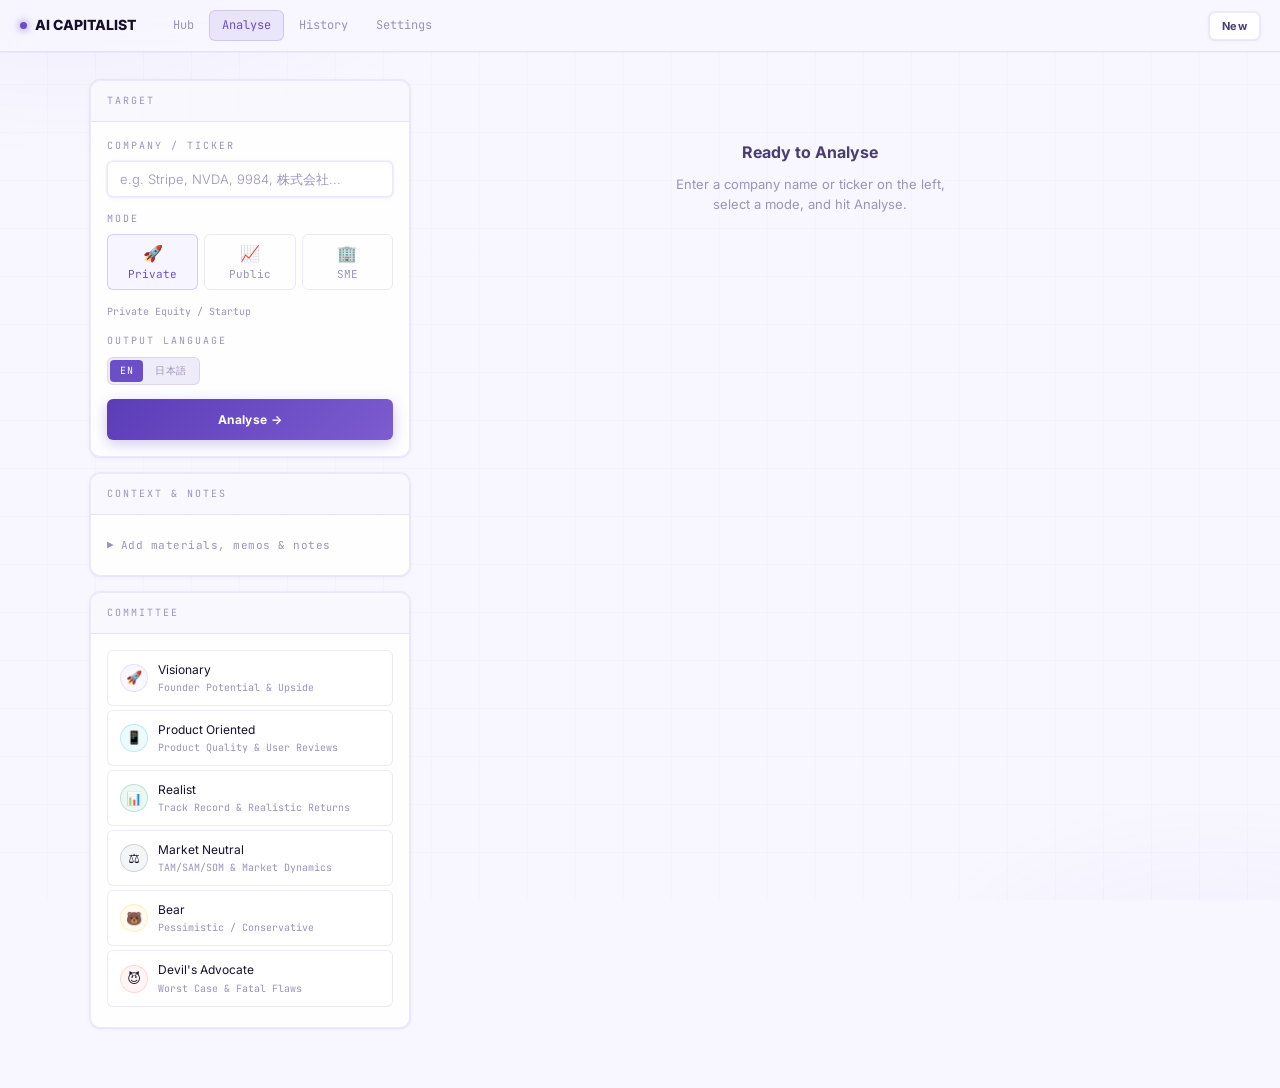
==== capitalist.html @ c1e070b7 "Add Product Oriented agent; Market Bull→Neutral; chat IME fix, lang detect, session persist; history" ====
<!DOCTYPE html>
<html lang="en">
<head>
<meta charset="UTF-8">
<meta name="viewport" content="width=device-width, initial-scale=1.0, viewport-fit=cover, maximum-scale=1.0">
<title>Analyse — AI Capitalist</title>
<link rel="preconnect" href="https://fonts.googleapis.com">
<link rel="preconnect" href="https://fonts.gstatic.com" crossorigin>
<link href="https://fonts.googleapis.com/css2?family=Inter:wght@300;400;500;600;700;800&family=JetBrains+Mono:wght@300;400;500&display=swap" rel="stylesheet">
<link rel="stylesheet" href="shared/style.css">
<style>
/* ── Chat / Discussion ── */
.chat-chip {
  padding: 4px 12px; border-radius: 20px; border: 1px solid var(--border);
  background: transparent; font-size: 10px; font-family: var(--font-mono);
  color: var(--text-3); cursor: pointer; transition: all 0.15s;
}
.chat-chip:hover { border-color: var(--accent); color: var(--accent); }
.chat-chip.active { background: var(--accent-dim); border-color: rgba(108,78,200,0.4); color: var(--accent); }
.chat-msg { display:flex; flex-direction:column; gap:4px; }
.chat-msg-label { font-size:10px; font-family:var(--font-mono); color:var(--text-3); }
.chat-msg-bubble {
  padding: 10px 14px; border-radius: var(--radius-sm);
  font-size: 12px; line-height: 1.6; color: var(--text-1);
}
.chat-msg-bubble.user { background: var(--accent-dim); border: 1px solid rgba(108,78,200,0.2); align-self:flex-end; max-width:85%; }
.chat-msg-bubble.assistant { background: var(--surface); border: 1px solid var(--border); }
.chat-msg-bubble.thinking { color: var(--text-3); font-style: italic; }

/* ── Mode buttons ── */
.mode-selector { display: flex; gap: 6px; margin-bottom: 14px; }
.mode-btn {
  flex: 1; padding: 8px 4px; border-radius: var(--radius-sm);
  border: 1px solid var(--border); background: transparent;
  font-size: 11px; font-family: var(--font-mono); color: var(--text-3);
  cursor: pointer; text-align: center; transition: all 0.15s;
}
.mode-btn:hover { border-color: var(--border-hover); color: var(--text-2); }
.mode-btn.active { color: var(--text-1); }
.mode-btn[data-mode="private"].active { border-color: rgba(167,139,250,0.4); background: rgba(167,139,250,0.08); color: var(--purple); }
.mode-btn[data-mode="public"].active  { border-color: rgba(5,150,105,0.4);   background: rgba(5,150,105,0.08);   color: var(--green); }
.mode-btn[data-mode="sme"].active     { border-color: rgba(251,191,36,0.4);  background: rgba(251,191,36,0.08);  color: var(--amber); }
.mode-icon-lg { font-size: 16px; display: block; margin-bottom: 3px; }

/* ── Language toggle ── */
.lang-toggle {
  display: inline-flex; gap: 2px;
  background: var(--accent-dim); border-radius: var(--radius-sm);
  padding: 2px; border: 1px solid rgba(108,78,200,0.15);
}
.lang-btn {
  padding: 4px 10px; border-radius: 4px; border: none;
  font-family: var(--font-mono); font-size: 10px; letter-spacing: 0.5px;
  cursor: pointer; background: transparent; color: var(--text-3);
  transition: all 0.15s;
}
.lang-btn.active { background: var(--accent); color: #fff; }

/* ── Context / Notes card ── */
.context-toggle-btn {
  display: flex; align-items: center; gap: 6px; width: 100%;
  background: none; border: none; cursor: pointer;
  padding: 7px 0; font-size: 11px; color: var(--text-3);
  font-family: var(--font-mono); letter-spacing: 0.5px; transition: color 0.15s;
}
.context-toggle-btn:hover { color: var(--accent); }
.context-toggle-btn .arrow { transition: transform 0.2s; }
.context-toggle-btn.open .arrow { transform: rotate(90deg); }
.context-body { display: none; margin-top: 8px; }
.context-body.open { display: block; }
.context-body textarea {
  font-size: 11px; font-family: var(--font-mono); line-height: 1.5;
  min-height: 80px; resize: vertical;
}
.context-hint { font-size: 10px; color: var(--text-3); margin-top: 5px; font-family: var(--font-mono); line-height: 1.4; }

/* ── Drop zone ── */
.ctx-drop-zone {
  border: 1.5px dashed rgba(108,78,200,0.25); border-radius: var(--radius-sm);
  padding: 12px 10px; text-align: center; cursor: pointer;
  transition: all 0.15s; background: rgba(108,78,200,0.02);
  margin-bottom: 8px; position: relative;
}
.ctx-drop-zone:hover,
.ctx-drop-zone.drag-over { border-color: var(--accent); background: var(--accent-dim); }
.ctx-drop-zone input[type="file"] {
  position: absolute; inset: 0; opacity: 0; cursor: pointer; width: 100%; height: 100%;
}
.ctx-drop-label { font-size: 10px; color: var(--text-3); font-family: var(--font-mono); line-height: 1.5; pointer-events: none; }
.ctx-drop-label strong { color: var(--accent); }
.ctx-file-list { margin-bottom: 8px; }
.ctx-file-chip {
  display: inline-flex; align-items: center; gap: 5px;
  padding: 3px 9px; margin: 2px 3px 2px 0;
  border-radius: 20px; font-size: 10px; font-family: var(--font-mono);
  background: var(--accent-dim); border: 1px solid rgba(108,78,200,0.2); color: var(--accent);
}
.ctx-file-chip button {
  background: none; border: none; cursor: pointer; color: var(--text-3);
  font-size: 11px; padding: 0; line-height: 1;
}
.ctx-file-chip button:hover { color: var(--red); }
.ctx-loading { font-size: 10px; color: var(--text-3); font-family: var(--font-mono); margin: 4px 0; }

/* ── Agent list ── */
.agent-item {
  display: flex; align-items: center; gap: 10px;
  padding: 9px 12px; border-radius: var(--radius-sm); margin-bottom: 4px;
  border: 1px solid var(--border); background: var(--surface); transition: all 0.15s;
}
.agent-avatar {
  width: 28px; height: 28px; border-radius: 50%;
  display: flex; align-items: center; justify-content: center;
  font-size: 13px; flex-shrink: 0;
}
.agent-info { flex: 1; min-width: 0; }
.agent-name { font-size: 12px; color: var(--text-1); font-weight: 400; }
.agent-role { font-size: 10px; color: var(--text-3); font-family: var(--font-mono); margin-top: 1px; }

/* ── Status bar ── */
.status-bar {
  display: flex; align-items: center; gap: 10px;
  padding: 10px 14px; border-radius: var(--radius-sm);
  border: 1px solid var(--border); background: var(--surface);
  margin-bottom: 16px; font-size: 12px; color: var(--text-2);
}
.status-step { font-family: var(--font-mono); font-size: 10px; color: var(--text-3); margin-left: auto; }

/* ── Debate grid ── */
.debate-grid { display: grid; gap: 12px; }
@media (min-width: 900px) { .debate-grid { grid-template-columns: 1fr 1fr; } }
.agent-card {
  border-radius: var(--radius); border: 1px solid var(--border);
  background: var(--surface); overflow: hidden; transition: border-color 0.2s;
}
.agent-card.active { animation: card-glow 1.5s ease infinite; }
@keyframes card-glow { 0%,100%{box-shadow:none} 50%{box-shadow:0 0 14px rgba(108,78,200,0.15)} }
.agent-card-header {
  padding: 10px 14px; border-bottom: 1px solid var(--border);
  display: flex; align-items: center; gap: 8px;
}
.agent-card-body {
  padding: 14px; font-size: 12px; color: var(--text-1); line-height: 1.6; min-height: 80px;
}
.agent-card-body.streaming::after { content: '▋'; animation: blink 0.7s step-end infinite; }
@keyframes blink { 0%,100%{opacity:1} 50%{opacity:0} }
.thinking-dots::after { content: '...'; animation: dots 1.2s steps(4,end) infinite; }
@keyframes dots { 0%{content:'.'} 33%{content:'..'} 66%{content:'...'} 100%{content:'.'} }

/* ── Synthesis ── */
.synthesis-section { margin-bottom: 20px; }
.synth-label { font-family: var(--font-mono); font-size: 10px; letter-spacing: 2px; text-transform: uppercase; color: var(--text-3); margin-bottom: 8px; }
.synth-body { font-size: 13px; color: var(--text-1); line-height: 1.7; }

/* ── Verdict ── */
.verdict-block {
  border: 1px solid var(--border); border-radius: var(--radius);
  background: var(--surface); padding: 20px 24px;
  display: flex; align-items: center; gap: 20px; flex-wrap: wrap;
}
.verdict-label { font-family: var(--font-mono); font-size: 10px; color: var(--text-3); letter-spacing: 2px; text-transform: uppercase; margin-bottom: 8px; }
.verdict-badge-lg {
  font-family: var(--font-display); font-weight: 800;
  font-size: 20px; letter-spacing: 0.5px; padding: 8px 20px;
  border-radius: var(--radius); display: inline-block;
}
.score-ring {
  width: 64px; height: 64px; border-radius: 50%; flex-shrink: 0;
  display: flex; align-items: center; justify-content: center;
  font-family: var(--font-display); font-weight: 800; font-size: 20px;
}
.return-scenarios { display: flex; gap: 12px; flex-wrap: wrap; }
.scenario-box {
  padding: 10px 16px; border-radius: var(--radius-sm);
  border: 1px solid var(--border); background: var(--surface-2);
  text-align: center; min-width: 90px;
}
.scenario-label { font-size: 10px; font-family: var(--font-mono); color: var(--text-3); margin-bottom: 4px; }
.scenario-value { font-family: var(--font-display); font-weight: 700; font-size: 15px; }

/* ── Empty state ── */
.empty-state { text-align: center; padding: 60px 20px; color: var(--text-3); font-size: 13px; }
.empty-state h3 { font-family: var(--font-display); font-size: 16px; color: var(--text-2); margin-bottom: 8px; }

/* ── Research pills ── */
.section-pills { display: flex; gap: 6px; flex-wrap: wrap; margin-bottom: 14px; }
.section-pill {
  padding: 4px 10px; border-radius: 20px;
  font-size: 10px; font-family: var(--font-mono); letter-spacing: 0.5px;
  border: 1px solid var(--border); color: var(--text-3); background: transparent; transition: all 0.15s;
}
.section-pill.done { border-color: rgba(5,150,105,0.3); color: var(--green); background: rgba(5,150,105,0.07); }
.section-pill.active { border-color: rgba(108,78,200,0.4); color: var(--accent); background: var(--accent-dim); animation: card-glow 1.5s ease infinite; }

/* ── Export dropdown ── */
.export-wrap { position: relative; display: inline-block; }
.export-menu {
  position: absolute; top: calc(100% + 4px); right: 0; z-index: 50;
  background: var(--surface-2); border: 1px solid var(--border);
  border-radius: var(--radius-sm); box-shadow: var(--shadow);
  min-width: 200px; overflow: hidden; display: none;
}
.export-menu.open { display: block; }
.export-menu-item {
  display: flex; align-items: center; gap: 10px;
  padding: 10px 14px; font-size: 12px; color: var(--text-2);
  cursor: pointer; border: none; background: none; width: 100%; text-align: left;
  transition: background 0.1s; font-family: var(--font-body);
}
.export-menu-item:hover { background: var(--accent-dim); color: var(--accent); }
.export-menu-item .icon { font-size: 14px; width: 16px; text-align: center; }

/* ── Toast ── */
.toast-float {
  position: fixed; bottom: 24px; right: 24px;
  background: var(--accent); border-radius: var(--radius-sm);
  padding: 10px 18px; font-size: 12px; color: #fff;
  font-family: var(--font-mono); opacity: 0; pointer-events: none;
  transform: translateY(8px); transition: all 0.2s; z-index: 999;
  box-shadow: 0 4px 16px rgba(108,78,200,0.3);
}
.toast-float.show { opacity: 1; transform: translateY(0); }

/* ── Mobile overrides ── */
@media (max-width: 767px) {
  .workspace { display: flex !important; flex-direction: column; }
  .sidebar { order: 0; }
  main { order: 1; }
  .debate-grid { grid-template-columns: 1fr !important; }
  .verdict-block { flex-direction: column; gap: 12px; align-items: flex-start; }
  .return-scenarios { justify-content: flex-start; }
  .mode-selector { flex-wrap: nowrap; overflow-x: auto; }
  .mode-btn { min-width: 72px; flex-shrink: 0; }
  .tab-bar { overflow-x: auto; }
  .export-menu { right: auto; left: 0; }
  .summary-grid { grid-template-columns: 1fr !important; }
  .verdict-badge-lg { font-size: 16px; padding: 6px 14px; }
  .score-ring { width: 52px; height: 52px; font-size: 16px; }
  .nav-links .hide-mobile { display: none; }
}
@media (max-width: 480px) {
  .main { padding: 10px 10px 40px; }
}
</style>
<link rel="manifest" href="manifest.json">
<meta name="apple-mobile-web-app-capable" content="yes">
<meta name="apple-mobile-web-app-status-bar-style" content="black-translucent">
<meta name="apple-mobile-web-app-title" content="AI Capitalist">
<meta name="theme-color" content="#6c4ec8">
</head>
<body>
<div class="page">

  <nav class="nav">
    <a href="index.html" class="nav-brand">
      <span class="nav-dot"></span>
      AI CAPITALIST
    </a>
    <div class="nav-links">
      <a href="index.html"      class="nav-link hide-mobile" onclick="return navGuard(event)">Hub</a>
      <a href="capitalist.html" class="nav-link active">Analyse</a>
      <a href="history.html"    class="nav-link hide-mobile" onclick="return navGuard(event)">History</a>
      <a href="settings.html"   class="nav-link" onclick="return navGuard(event)">Settings</a>
    </div>
    <div class="nav-actions">
      <button class="btn btn-ghost btn-sm" id="btnNew" onclick="resetAnalysis()">New</button>
    </div>
  </nav>

  <!-- Analysis-in-progress warning banner -->
  <div id="analysisWarningBanner" style="display:none;background:#2d1f4e;border-bottom:1px solid rgba(108,78,200,0.4);padding:8px 20px;text-align:center;font-size:11px;color:rgba(200,180,255,0.9);font-family:var(--font-mono);">
    ⚠ Analysis in progress — do not leave this page or the analysis will be cancelled.
  </div>

  <div class="main">
    <div class="workspace">

      <!-- ── Sidebar ── -->
      <aside class="sidebar">

        <!-- Input card -->
        <div class="card">
          <div class="card-header"><span class="card-title">Target</span></div>
          <div class="card-body">
            <div class="field">
              <label class="field-label">Company / Ticker</label>
              <input type="text" id="targetInput" placeholder="e.g. Stripe, NVDA, 9984, 株式会社..." autocomplete="off">
            </div>
            <div class="field">
              <label class="field-label">Mode</label>
              <div class="mode-selector">
                <button class="mode-btn" data-mode="private" onclick="selectMode('private')">
                  <span class="mode-icon-lg">🚀</span>Private
                </button>
                <button class="mode-btn" data-mode="public" onclick="selectMode('public')">
                  <span class="mode-icon-lg">📈</span>Public
                </button>
                <button class="mode-btn" data-mode="sme" onclick="selectMode('sme')">
                  <span class="mode-icon-lg">🏢</span>SME
                </button>
              </div>
            </div>
            <div id="modeHint" class="text-xs text-muted" style="margin-bottom:14px;line-height:1.5;"></div>

            <!-- Language toggle -->
            <div class="field" style="margin-bottom:14px">
              <label class="field-label">Output Language</label>
              <div class="lang-toggle">
                <button class="lang-btn active" id="langEN" onclick="setLang('en')">EN</button>
                <button class="lang-btn"        id="langJA" onclick="setLang('ja')">日本語</button>
              </div>
            </div>

            <button class="btn btn-primary" id="btnAnalyse" onclick="startAnalysis()">
              Analyse →
            </button>
            <div id="errorBox" class="error-box hidden" style="margin-top:10px;"></div>
          </div>
        </div>

        <!-- Context / Notes card (above Committee) -->
        <div class="card mt-12">
          <div class="card-header"><span class="card-title">Context &amp; Notes</span></div>
          <div class="card-body">
            <button class="context-toggle-btn" id="contextToggleBtn" onclick="toggleContext()">
              <span class="arrow">▶</span>
              Add materials, memos &amp; notes
            </button>
            <div class="context-body" id="contextBody">

              <!-- File drop zone -->
              <div class="ctx-drop-zone" id="ctxDropZone">
                <input type="file" id="ctxFileInput" multiple
                  accept=".txt,.md,.csv,.json,.pdf,.doc,.docx"
                  onchange="handleFileSelect(this.files)">
                <div class="ctx-drop-label">
                  <strong>Drop files here</strong> or click to browse<br>
                  .txt · .md · .csv · .pdf · .docx
                </div>
              </div>
              <div class="ctx-file-list" id="ctxFileList"></div>
              <div class="ctx-loading hidden" id="ctxLoading">⏳ Reading file...</div>

              <!-- Manual text input -->
              <textarea id="contextInput" placeholder="Or paste text directly — financial data, pitch deck notes, news articles, due diligence findings..."></textarea>
              <div style="display:flex;align-items:center;gap:8px;margin-top:6px">
                <button class="btn btn-ghost btn-sm" style="font-size:11px;padding:4px 12px" onclick="applyNotes()">✓ Apply Notes</button>
                <span id="notesAppliedBadge" style="display:none;font-size:10px;font-family:var(--font-mono);color:var(--green)">● Applied to next analysis</span>
              </div>
              <p class="context-hint">All content above is shared with every agent as additional context. Especially useful for private companies and SMEs with limited public data.</p>
            </div>
          </div>
        </div>

        <!-- Agents card -->
        <div class="card mt-12">
          <div class="card-header"><span class="card-title">Committee</span></div>
          <div class="card-body" id="agentList"></div>
        </div>

      </aside>

      <!-- ── Main panel ── -->
      <main>
        <!-- Progress -->
        <div id="progressWrap" class="hidden">
          <div class="progress-track"><div class="progress-bar" id="progressBar" style="width:0%"></div></div>
          <div class="status-bar">
            <span class="spin" style="font-size:12px">↻</span>
            <span id="statusMsg">Starting...</span>
            <span class="status-step" id="statusStep"></span>
          </div>
        </div>

        <!-- Empty state -->
        <div id="emptyState" class="empty-state">
          <h3>Ready to Analyse</h3>
          <p>Enter a company name or ticker on the left,<br>select a mode, and hit Analyse.</p>
        </div>

        <!-- Results -->
        <div id="resultsWrap" class="hidden">

          <!-- Result header -->
          <div style="display:flex;align-items:center;gap:12px;margin-bottom:20px;flex-wrap:wrap;">
            <div>
              <div class="text-xs text-muted" style="margin-bottom:4px">Analysis result for</div>
              <div style="font-family:var(--font-display);font-weight:800;font-size:20px;" id="resName"></div>
            </div>
            <div id="resModeTag" style="margin-left:auto;"></div>
            <!-- Export dropdown -->
            <div class="export-wrap" id="exportWrap">
              <button class="btn btn-ghost btn-sm" onclick="toggleExportMenu()">Export ▾</button>
              <div class="export-menu" id="exportMenu">
                <button class="export-menu-item" onclick="exportWord()">
                  <span class="icon">📄</span> Download as Word (.doc)
                </button>
                <button class="export-menu-item" onclick="exportGoogleDocs()">
                  <span class="icon">📋</span> Copy for Google Docs
                </button>
                <button class="export-menu-item" onclick="exportText()">
                  <span class="icon">📝</span> Download as Text (.txt)
                </button>
              </div>
            </div>
          </div>

          <!-- Verdict -->
          <div class="verdict-block" id="verdictBlock" style="margin-bottom:20px;"></div>

          <!-- Result tabs -->
          <div class="tab-bar">
            <button class="tab active" onclick="showTab('tabSynth',this)" id="tabBtnSynth">Synthesis</button>
            <button class="tab" onclick="showTab('tabDebate',this)" id="tabBtnDebate">Agent Debate</button>
            <button class="tab" onclick="showTab('tabResearch',this)" id="tabBtnResearch">Research</button>
          </div>

          <div id="tabSynth" class="tab-panel active">
            <div id="synthContent"></div>
          </div>
          <div id="tabDebate" class="tab-panel">
            <div id="debateGrid" class="debate-grid"></div>
          </div>
          <div id="tabResearch" class="tab-panel">
            <div id="researchContent"></div>
          </div>

        </div><!-- /resultsWrap -->

        <!-- ── Discussion / Chat ── -->
        <div id="chatSection" class="hidden" style="margin-top:24px">
          <div style="display:flex;align-items:center;gap:10px;margin-bottom:12px">
            <span style="font-family:var(--font-mono);font-size:10px;letter-spacing:2px;text-transform:uppercase;color:var(--text-3)">Discussion</span>
            <span style="font-size:10px;color:var(--text-3);font-family:var(--font-mono)">— ask questions or provide new context to re-run an agent</span>
          </div>
          <!-- Agent selector chips -->
          <div style="display:flex;flex-wrap:wrap;gap:6px;margin-bottom:12px;align-items:center">
            <span style="font-size:10px;color:var(--text-3);font-family:var(--font-mono);margin-right:4px">Target:</span>
            <button id="chatChip_all" class="chat-chip active" onclick="setChatAgent(null)">🧠 CIO (General)</button>
            <span id="chatAgentChips"></span>
          </div>
          <!-- Messages -->
          <div id="chatMessages" style="min-height:60px;max-height:480px;overflow-y:auto;margin-bottom:12px;display:flex;flex-direction:column;gap:12px"></div>
          <!-- Input -->
          <div style="display:flex;gap:8px;align-items:flex-end">
            <textarea id="chatInput" rows="2" placeholder="Ask a question or add context for re-analysis..." style="flex:1;font-size:12px;font-family:var(--font-mono);resize:vertical;min-height:52px"></textarea>
            <div style="display:flex;flex-direction:column;gap:6px">
              <button class="btn btn-primary btn-sm" onclick="sendChat()" id="btnSendChat" style="white-space:nowrap">Send ↵</button>
              <button class="btn btn-ghost btn-sm" onclick="rerunTargetAgent()" id="btnRerun" style="white-space:nowrap;display:none">↻ Re-run</button>
            </div>
          </div>
        </div>

        <!-- Live debate -->
        <div id="liveDebate" class="hidden">
          <p class="synth-label" style="margin-bottom:12px">Committee Deliberating</p>
          <div id="sectionPills" class="section-pills"></div>
          <div id="liveGrid" class="debate-grid"></div>
        </div>

      </main>

    </div><!-- /workspace -->
  </div><!-- /main -->
</div><!-- /page -->

<div class="toast-float" id="toastFloat"></div>

<script src="shared/config.js"></script>
<script src="shared/agents.js"></script>
<script src="shared/modes.js"></script>
<script>
'use strict';

const { loadConfig, callClaude, classifyInput, detectLang, saveAnalysis, md, safeJsonParse } = window.ConfigModule;
const { getActiveAgents, buildAgentSystemPrompt } = window.AgentsModule;
const { getModeById, loadModes } = window.ModesModule;

let currentMode = 'private';
// Chat state
let chatHistory   = [];   // {role, agentId, agentName, content}[]
let chatAgentId   = null; // currently targeted agent (null = CIO general)
let lastAnalysis  = null; // {target, mode, research, debate, synthesis}
let currentLang = 'en';   // 'en' | 'ja'
let isRunning    = false;
let liveAgentEls = {};

// Prevent page navigation while analysis is running
function navGuard(e) {
  if (!isRunning) return true;
  e.preventDefault();
  showToast('⚠ Analysis in progress — please wait for completion.');
  return false;
}

// Show/hide the analysis warning banner
function setRunningState(running) {
  isRunning = running;
  const banner = document.getElementById('analysisWarningBanner');
  if (banner) banner.style.display = running ? 'block' : 'none';
}

// Block browser back/forward/close while running
window.addEventListener('beforeunload', (e) => {
  if (isRunning) {
    e.preventDefault();
    e.returnValue = 'Analysis is in progress. Leaving now will cancel it.';
  }
});

// ── Language helpers ──────────────────────────────────
function setLang(lang) {
  currentLang = lang;
  document.getElementById('langEN').classList.toggle('active', lang === 'en');
  document.getElementById('langJA').classList.toggle('active', lang === 'ja');
}

function getLangInstruction() {
  return currentLang === 'ja'
    ? '\n\nIMPORTANT: Write your entire response in Japanese (日本語で回答してください)。'
    : '\n\nIMPORTANT: Write your entire response in English.';
}

// ── Context toggle ────────────────────────────────────
function toggleContext() {
  const btn  = document.getElementById('contextToggleBtn');
  const body = document.getElementById('contextBody');
  btn.classList.toggle('open');
  body.classList.toggle('open');
}

// ── File drag-and-drop ────────────────────────────────
const _ctxFiles = {}; // id → { name, text }
let   _ctxFileId = 0;

function initDropZone() {
  const zone = document.getElementById('ctxDropZone');
  if (!zone) return;

  zone.addEventListener('dragover', e => {
    e.preventDefault();
    zone.classList.add('drag-over');
  });
  zone.addEventListener('dragleave', () => zone.classList.remove('drag-over'));
  zone.addEventListener('drop', e => {
    e.preventDefault();
    zone.classList.remove('drag-over');
    // Auto-open context section
    const body = document.getElementById('contextBody');
    const btn  = document.getElementById('contextToggleBtn');
    if (!body.classList.contains('open')) {
      body.classList.add('open');
      btn.classList.add('open');
    }
    handleFileSelect(e.dataTransfer.files);
  });
}

async function handleFileSelect(files) {
  if (!files || !files.length) return;
  for (const file of Array.from(files)) {
    await readFileToContext(file);
  }
}

async function readFileToContext(file) {
  const loading = document.getElementById('ctxLoading');
  loading.textContent = `⏳ Reading "${file.name}"...`;
  loading.classList.remove('hidden');

  try {
    let text = '';
    const ext = file.name.split('.').pop().toLowerCase();

    if (ext === 'pdf') {
      text = await readPdf(file);
    } else if (['docx','doc'].includes(ext)) {
      // .docx: extract raw text from the XML inside the zip
      text = await readDocx(file);
    } else {
      // txt, md, csv, json, etc.
      text = await file.text();
    }

    if (!text.trim()) {
      loading.textContent = `⚠️ No readable text found in "${file.name}"`;
      setTimeout(() => loading.classList.add('hidden'), 3000);
      return;
    }

    // Truncate per-file to 8000 chars to stay within token budget
    const truncated = text.length > 8000
      ? text.slice(0, 8000) + `\n[... truncated – file has ${text.length} total chars]`
      : text;

    const id = ++_ctxFileId;
    _ctxFiles[id] = { name: file.name, text: truncated };
    renderFileChips();

  } catch(err) {
    loading.textContent = `❌ Failed to read "${file.name}": ${err.message}`;
    setTimeout(() => loading.classList.add('hidden'), 4000);
    return;
  }

  loading.classList.add('hidden');
}

// Read PDF via PDF.js (loaded from CDN on first use)
async function readPdf(file) {
  if (!window.pdfjsLib) {
    await loadScript('https://cdnjs.cloudflare.com/ajax/libs/pdf.js/3.11.174/pdf.min.js');
    window.pdfjsLib.GlobalWorkerOptions.workerSrc =
      'https://cdnjs.cloudflare.com/ajax/libs/pdf.js/3.11.174/pdf.worker.min.js';
  }
  const arrayBuffer = await file.arrayBuffer();
  const pdf = await window.pdfjsLib.getDocument({ data: arrayBuffer }).promise;
  const pages = [];
  for (let i = 1; i <= Math.min(pdf.numPages, 30); i++) {
    const page    = await pdf.getPage(i);
    const content = await page.getTextContent();
    pages.push(content.items.map(item => item.str).join(' '));
  }
  return pages.join('\n');
}

// Read .docx: unzip and extract word/document.xml text
async function readDocx(file) {
  if (!window.JSZip) {
    await loadScript('https://cdnjs.cloudflare.com/ajax/libs/jszip/3.10.1/jszip.min.js');
  }
  const arrayBuffer = await file.arrayBuffer();
  const zip  = await window.JSZip.loadAsync(arrayBuffer);
  const xml  = await zip.file('word/document.xml').async('string');
  // Strip XML tags and decode entities
  return xml
    .replace(/<w:p[ >]/g, '\n<w:p ')
    .replace(/<[^>]+>/g, '')
    .replace(/&lt;/g,'<').replace(/&gt;/g,'>').replace(/&amp;/g,'&')
    .replace(/\n{3,}/g, '\n\n').trim();
}

function loadScript(src) {
  return new Promise((resolve, reject) => {
    if (document.querySelector(`script[src="${src}"]`)) { resolve(); return; }
    const s = document.createElement('script');
    s.src = src; s.onload = resolve; s.onerror = reject;
    document.head.appendChild(s);
  });
}

function removeFile(id) {
  delete _ctxFiles[id];
  renderFileChips();
}

function renderFileChips() {
  const list = document.getElementById('ctxFileList');
  const ids  = Object.keys(_ctxFiles);
  if (!ids.length) { list.innerHTML = ''; return; }
  list.innerHTML = ids.map(id => `
    <span class="ctx-file-chip">
      📄 ${escHtmlCtx(_ctxFiles[id].name)}
      <button onclick="removeFile(${id})" title="Remove">✕</button>
    </span>
  `).join('');
}

function escHtmlCtx(s) {
  return String(s).replace(/&/g,'&amp;').replace(/</g,'&lt;').replace(/>/g,'&gt;');
}

function getContext() {
  // Combine file contents + manual text
  const fileParts = Object.values(_ctxFiles).map(f =>
    `--- File: ${f.name} ---\n${f.text}`
  );
  const manual = (document.getElementById('contextInput').value || '').trim();
  return [...fileParts, manual].filter(Boolean).join('\n\n');
}

// ── Apply Notes button ────────────────────────────────
function applyNotes() {
  const ctx = getContext();
  const badge = document.getElementById('notesAppliedBadge');
  badge.style.display = ctx ? 'inline' : 'none';
  if (ctx) {
    badge.textContent = `● Applied (${ctx.length} chars)`;
    // Auto-hide after 3s
    setTimeout(() => { badge.style.display = 'none'; }, 3000);
  } else {
    badge.style.color = 'var(--text-3)';
    badge.textContent = '(no content)';
    badge.style.display = 'inline';
    setTimeout(() => { badge.style.display = 'none'; }, 2000);
  }
}

// ── Export menu ───────────────────────────────────────
function toggleExportMenu() {
  const menu = document.getElementById('exportMenu');
  menu.classList.toggle('open');
}
// Close menu on outside click
document.addEventListener('click', e => {
  const wrap = document.getElementById('exportWrap');
  if (wrap && !wrap.contains(e.target)) {
    document.getElementById('exportMenu').classList.remove('open');
  }
});

// ── Init ─────────────────────────────────────────────
function init() {
  renderAgentList();
  selectMode('private');
  initDropZone();

  // Respect saved language preference
  const cfg = loadConfig();
  if (cfg.language === 'ja') setLang('ja');

  const params = new URLSearchParams(location.search);
  if (params.get('q')) {
    document.getElementById('targetInput').value = params.get('q');
    const autoMode = classifyInput(params.get('q'));
    selectMode(autoMode || 'private');
  }
  if (params.get('mode')) selectMode(params.get('mode'));
  const hasNavParam = params.get('q') || params.get('mode') || params.get('new');
  if (params.get('id')) {
    loadExistingResult(params.get('id'));
  } else if (!hasNavParam) {
    // Restore last result only on plain refresh (no navigation params)
    try {
      const last = localStorage.getItem('capitalist_lastResult');
      if (last) {
        const item = JSON.parse(last);
        if (item && item.name) {
          document.getElementById('targetInput').value = item.name || '';
          selectMode(item.mode || 'private');
          const mode = getModeById(item.mode || 'private');
          renderResults(item.name, mode, item.research || {}, item.debate || {}, item.synthesis || {});
        }
      }
    } catch(e) {}
  }
}

function selectMode(id) {
  currentMode = id;
  document.querySelectorAll('.mode-btn').forEach(b => {
    b.classList.toggle('active', b.dataset.mode === id);
  });
  const mode = getModeById(id);
  document.getElementById('modeHint').textContent = mode.label.en;
}

function renderAgentList() {
  const agents = getActiveAgents();
  const el = document.getElementById('agentList');
  el.innerHTML = agents.map(a => `
    <div class="agent-item" id="agentItem_${a.id}">
      <div class="agent-avatar" style="background:${a.bg};border:1px solid ${a.border}">${a.emoji}</div>
      <div class="agent-info">
        <div class="agent-name">${a.name.en}</div>
        <div class="agent-role">${a.role.en}</div>
      </div>
    </div>
  `).join('');
}

function showTab(id, btn) {
  document.querySelectorAll('.tab-panel').forEach(p => p.classList.remove('active'));
  document.querySelectorAll('.tab').forEach(t => t.classList.remove('active'));
  document.getElementById(id).classList.add('active');
  btn.classList.add('active');
}

function setProgress(pct, msg, step) {
  document.getElementById('progressBar').style.width = pct + '%';
  if (msg)  document.getElementById('statusMsg').textContent  = msg;
  if (step) document.getElementById('statusStep').textContent = step;
}

function showError(msg) {
  const el = document.getElementById('errorBox');
  el.textContent = msg;
  el.classList.remove('hidden');
}

function showToast(msg) {
  const el = document.getElementById('toastFloat');
  el.textContent = msg;
  el.classList.add('show');
  setTimeout(() => el.classList.remove('show'), 2400);
}

function resetAnalysis() {
  setRunningState(false);
  document.getElementById('progressWrap').classList.add('hidden');
  document.getElementById('emptyState').classList.remove('hidden');
  document.getElementById('resultsWrap').classList.add('hidden');
  document.getElementById('liveDebate').classList.add('hidden');
  document.getElementById('errorBox').classList.add('hidden');
  document.getElementById('btnAnalyse').disabled = false;
  document.getElementById('targetInput').value = '';
}

// ── Main analysis flow ────────────────────────────────
async function startAnalysis() {
  if (isRunning) return;
  const target = document.getElementById('targetInput').value.trim();
  if (!target) { showError('Please enter a company name or ticker.'); return; }

  const cfg = loadConfig();
  if (!cfg.apiKey) { showError('API key not set. Go to Settings first.'); return; }

  const mode   = getModeById(currentMode);
  const agents = getActiveAgents();
  if (!agents.length) { showError('No agents enabled. Check Settings > Agents.'); return; }

  const extraContext = getContext();

  setRunningState(true);
  try { localStorage.removeItem('capitalist_lastResult'); } catch(e) {}  // clear stale result
  document.getElementById('btnAnalyse').disabled    = true;
  document.getElementById('errorBox').classList.add('hidden');
  document.getElementById('emptyState').classList.add('hidden');
  document.getElementById('resultsWrap').classList.add('hidden');
  document.getElementById('progressWrap').classList.remove('hidden');
  document.getElementById('liveDebate').classList.remove('hidden');

  try {
    // 1. Classify
    setProgress(5, 'Classifying target...', '1/4');
    const autoMode = classifyInput(target);
    if (autoMode && autoMode !== currentMode) selectMode(autoMode);
    const finalMode = getModeById(currentMode);

    // 2. Research
    setProgress(15, 'Researching...', '2/4');
    const researchData = await runResearch(target, finalMode, cfg, extraContext);

    // Inter-phase cool-down (TPM window recovery)
    setProgress(42, 'Research complete. Cooling down...', '2/4');
    await new Promise(r => setTimeout(r, 20000));
    setProgress(45, 'Committee deliberating...', '3/4');

    // 3. Agent debate (sequential)
    const debateResults = await runDebate(target, finalMode, agents, researchData, cfg, extraContext);

    // Inter-phase cool-down before synthesis
    setProgress(78, 'Debate complete. Cooling down...', '3/4');
    await new Promise(r => setTimeout(r, 15000));
    setProgress(80, 'Synthesising verdict...', '4/4');

    // 4. Synthesis
    const synthesis = await runSynthesis(target, finalMode, agents, debateResults, cfg);
    setProgress(100, 'Complete', '');

    // Render & save
    renderResults(target, finalMode, researchData, debateResults, synthesis);
    const analysisRecord = {
      id: Date.now().toString(),
      name: target,
      mode: finalMode.id,
      score: synthesis.score,
      verdict: synthesis.verdict,
      research: researchData,
      debate: debateResults,
      synthesis,
      savedAt: new Date().toISOString()
    };
    saveAnalysis(analysisRecord);
    // Persist last result so page refresh restores it
    try { localStorage.setItem('capitalist_lastResult', JSON.stringify(analysisRecord)); } catch(e) {}

  } catch(err) {
    showError(err.message || 'Analysis failed. Please try again.');
    console.error(err);
  } finally {
    setRunningState(false);
    document.getElementById('btnAnalyse').disabled = false;
    document.getElementById('progressWrap').classList.add('hidden');
    document.getElementById('liveDebate').classList.add('hidden');
  }
}

// ── Research phase ────────────────────────────────────
async function runResearch(target, mode, cfg, extraContext) {
  const sections = mode.researchSections.filter(s => s.enabled);
  const pills    = document.getElementById('sectionPills');
  pills.innerHTML = sections.map(s =>
    `<span class="section-pill" id="pill_${s.key}">${s.label.en}</span>`
  ).join('');

  const contextBlock = extraContext
    ? `\n\nADDITIONAL CONTEXT PROVIDED BY THE USER (treat as reliable first-party information):\n${extraContext}\n`
    : '';

  const langNote = getLangInstruction();
  const langInline = currentLang === 'ja' ? ' (日本語で記述)' : '';

  const prompt = `Research "${target}" thoroughly for investment analysis.
${mode.researchPromptExtra}
${contextBlock}
CRITICAL INSTRUCTIONS:
- You MUST populate every field. Use estimates marked "(est.)" if data is scarce.
- Each field value must be a plain text string. Do NOT nest JSON inside field values.
- All string values must be written in ${currentLang === 'ja' ? 'Japanese (日本語)' : 'English'}.
- Monetary values: use short notation — $10bn, $2.5m, ¥500bn, €1.2bn, S$3bn, C$5bn, A$2bn, HK$10bn. Never write "100 billion dollars".

Return ONLY the JSON object below. Start with { on the first line. No preamble, no explanation, no markdown.
{
  "companyName": "official company name${langInline}",
  "description": "2-sentence business description${langInline}",
  "sector": "sector / industry${langInline}",
  ${sections.map(s => `"${s.key}": "detailed findings for ${s.label.en} (2-4 sentences)${langInline}"`).join(',\n  ')}
}`;

  sections.forEach(s => {
    const el = document.getElementById('pill_' + s.key);
    if (el) el.classList.add('active');
  });

  const researchSystem = 'You are a JSON API. Output ONLY a valid JSON object. No text before or after the JSON. No markdown. Start your response with { and end with }.';
  const raw = await callClaude({ prompt, system: researchSystem, useSearch: cfg.webSearch, maxTokens: 4000 });

  sections.forEach(s => {
    const el = document.getElementById('pill_' + s.key);
    if (el) { el.classList.remove('active'); el.classList.add('done'); }
  });

  // Try to parse JSON; unwrap double-encoding
  let parsed = safeJsonParse(raw);
  if (parsed && typeof parsed === 'object') {
    const requiredKeys = ['companyName', 'description', 'sector', ...sections.map(s => s.key)];
    parsed = unwrapDoubleEncoded(parsed, requiredKeys);
    return parsed;
  }

  // safeJsonParse failed — try harder: find embedded JSON block manually
  // (handles cases where Claude added preamble text before the JSON)
  const jsonMatch = raw.match(/\{[\s\S]*\}/);
  if (jsonMatch) {
    try {
      const embedded = JSON.parse(jsonMatch[0]);
      if (embedded && typeof embedded === 'object') {
        const requiredKeys = ['companyName', 'description', 'sector', ...sections.map(s => s.key)];
        return unwrapDoubleEncoded(embedded, requiredKeys);
      }
    } catch(e) {}
  }

  // Ultimate fallback: show the cleaned raw text in the first section only
  const cleanRaw = raw.replace(/^```(?:json)?\s*/im, '').replace(/\s*```\s*$/im, '').trim();
  const fallback = {
    companyName: target,
    description: cleanRaw.slice(0, 400),
    sector: 'Unknown',
    _rawMode: true,
  };
  // Put all raw text in first section; leave others with a reference
  if (sections.length > 0) {
    fallback[sections[0].key] = cleanRaw.slice(0, 1200).trim();
    sections.slice(1).forEach(s => { fallback[s.key] = '(see above)'; });
  }
  return fallback;
}

// ── Debate phase (fully sequential) ──────────────────
async function runDebate(target, mode, agents, research, cfg, extraContext) {
  const liveGrid = document.getElementById('liveGrid');
  liveGrid.innerHTML = '';
  liveAgentEls = {};

  agents.forEach(agent => {
    const div = document.createElement('div');
    div.className = 'agent-card';
    div.id = 'liveCard_' + agent.id;
    div.innerHTML = `
      <div class="agent-card-header">
        <span>${agent.emoji}</span>
        <span style="font-size:12px;color:var(--text-1)">${agent.name.en}</span>
        <span class="text-xs text-muted" style="margin-left:auto">${agent.role.en}</span>
      </div>
      <div class="agent-card-body thinking-dots" id="liveBody_${agent.id}" style="color:var(--text-3)">Thinking</div>
    `;
    liveGrid.appendChild(div);
    liveAgentEls[agent.id] = document.getElementById('liveBody_' + agent.id);
  });

  // Compact research summary — avoid passing huge blobs
  const researchSummary = buildResearchSummary(research);
  const results = {};

  const contextBlock = extraContext
    ? `\nADDITIONAL CONTEXT (first-party info provided by the user):\n${extraContext}\n`
    : '';

  const langNote = getLangInstruction();
  const INTER_AGENT_MS = 15000; // 15s gap keeps well within 30K TPM

  for (let idx = 0; idx < agents.length; idx++) {
    const agent = agents[idx];
    if (idx > 0) await new Promise(r => setTimeout(r, INTER_AGENT_MS));

    const card   = document.getElementById('liveCard_' + agent.id);
    const bodyEl = liveAgentEls[agent.id];
    card.classList.add('active');
    bodyEl.classList.remove('thinking-dots');
    bodyEl.classList.add('streaming');
    bodyEl.textContent = '';

    const system = buildAgentSystemPrompt(agent, mode);
    const prompt = `Company under analysis: "${target}" (Mode: ${mode.label.en})

Research summary:
${researchSummary}
${contextBlock}
As ${agent.name.en} (${agent.role.en}), provide your investment opinion.
Structure your response:
1. Key Thesis (2-3 sentences)
2. Top 3 supporting points (bullet format)
3. Top 2 concerns / risks
4. Score: X/10 (10 = strong conviction buy, 1 = strong avoid)
5. Return estimate: ${mode.returnMetric} — Bull/Base/Bear scenarios

Be direct and specific. 300-400 words.${langNote}`;

    try {
      const text = await callClaude({ prompt, system, maxTokens: 1200 });
      bodyEl.classList.remove('streaming');
      bodyEl.innerHTML = md(text);
      results[agent.id] = { agent, text };
    } catch(err) {
      bodyEl.classList.remove('streaming', 'thinking-dots');
      bodyEl.textContent = 'Failed: ' + (err.message || 'unknown error');
      bodyEl.style.color = 'var(--red)';
      results[agent.id] = { agent, text: `[${agent.name.en} error: ${err.message || 'unknown'}]` };
    }

    card.classList.remove('active');
    const pct = 45 + Math.round(((idx + 1) / agents.length) * 33);
    setProgress(pct, `${agent.name.en} complete (${idx + 1}/${agents.length})`, '3/4');
  }

  return results;
}

// Build a compact but complete research summary for agent prompts
function buildResearchSummary(research) {
  if (!research) return '(No research data available)';
  const lines = [];
  if (research.companyName) lines.push(`Company: ${research.companyName}`);
  if (research.sector)      lines.push(`Sector: ${research.sector}`);
  if (research.description) lines.push(`Overview: ${research.description}`);
  const skip = new Set(['companyName', 'sector', 'description', '_rawMode', 'raw']);
  for (const [k, v] of Object.entries(research)) {
    if (skip.has(k) || !v) continue;
    lines.push(`${k}: ${String(v).slice(0, 300)}`);
  }
  return lines.join('\n').slice(0, 2500);
}

// ── Synthesis phase ───────────────────────────────────
async function runSynthesis(target, mode, agents, debateResults, cfg) {
  const langNote = getLangInstruction();
  const debateSummary = agents.map(a => {
    const r = debateResults[a.id];
    return r ? `=== ${a.name.en} ===\n${r.text}` : '';
  }).filter(Boolean).join('\n\n').slice(0, 4000);

  const langInline = currentLang === 'ja' ? ' (日本語で記述)' : '';
  const prompt = `You are the Chief Investment Officer chairing a ${mode.label.en} investment committee.

Company: "${target}"
Agent debate:
${debateSummary}

Synthesize the committee's views. Write all string values in ${currentLang === 'ja' ? 'Japanese (日本語)' : 'English'}.
Use short monetary notation: $10bn, $2.5m, ¥500bn, S$3bn, C$5bn, A$2bn, HK$10bn.
Return ONLY the JSON object below. Start with { on the first line. No preamble, no explanation, no markdown.
{
  "verdict": "STRONG_BUY|BUY|WATCH|PASS|STRONG_PASS",
  "score": 7.2,
  "headline": "One-sentence investment thesis${langInline}",
  "bull_case": "2-3 sentences on the bull case${langInline}",
  "bear_case": "2-3 sentences on the bear case${langInline}",
  "key_risks": ["risk 1${langInline}", "risk 2${langInline}", "risk 3${langInline}"],
  "return_bull": "${mode.returnMetric} bull scenario${langInline}",
  "return_base": "${mode.returnMetric} base scenario${langInline}",
  "return_bear": "${mode.returnMetric} bear scenario${langInline}",
  "recommendation": "3-4 sentence final recommendation${langInline}",
  "conviction": "HIGH|MEDIUM|LOW"
}`;

  const synthSystem = 'You are a JSON API. Output ONLY a valid JSON object. No text before or after the JSON. No markdown. Start your response with { and end with }.';
  const raw    = await callClaude({ prompt, system: synthSystem, maxTokens: 1500 });
  let parsed = safeJsonParse(raw);
  if (parsed) {
    const synthKeys = ['verdict', 'score', 'headline', 'bull_case', 'bear_case', 'recommendation'];
    parsed = unwrapDoubleEncoded(parsed, synthKeys);
    return parsed;
  }
  // safeJsonParse failed — try regex extraction of embedded JSON
  const jsonMatch = raw.match(/\{[\s\S]*\}/);
  if (jsonMatch) {
    try {
      const embedded = JSON.parse(jsonMatch[0]);
      if (embedded && typeof embedded === 'object') {
        const synthKeys = ['verdict', 'score', 'headline', 'bull_case', 'bear_case', 'recommendation'];
        return unwrapDoubleEncoded(embedded, synthKeys);
      }
    } catch(e) {}
  }
  // Ultimate fallback
  return { verdict: 'WATCH', score: 5, headline: '(Analysis could not be parsed)', recommendation: raw.slice(0, 600) };
}

// ── JSON double-encoding fix ──────────────────────────
// When Claude wraps the full JSON inside a single field value (e.g. headline = "{...full JSON...}")
// we detect this and re-use the inner object instead.
function unwrapDoubleEncoded(obj, requiredKeys) {
  if (!obj || typeof obj !== 'object') return obj;
  for (const v of Object.values(obj)) {
    if (typeof v !== 'string') continue;
    const s = v.trim();
    if (!s.startsWith('{')) continue;
    try {
      const inner = JSON.parse(s);
      if (!inner || typeof inner !== 'object') continue;
      // If inner has at least 2 of the required keys, it's the real object
      const hits = requiredKeys.filter(k => k in inner).length;
      if (hits >= 2) return inner;
    } catch(e) {}
  }
  return obj;
}

// ── Clean a single field value: extract plain text from JSON-wrapped strings ──
// e.g. synthesis.headline = '{"verdict":"WATCH","headline":"Real text"}' → "Real text"
function cleanField(val, fieldKey) {
  if (!val) return '';
  let s = String(val).trim();
  // Remove markdown fences (anywhere in string)
  s = s.replace(/^```(?:json)?\s*/im, '').replace(/\s*```\s*$/im, '').replace(/^`+|`+$/g, '').trim();

  // Helper: extract target field or longest string from a parsed inner object
  function extractFromObj(inner) {
    if (!inner || typeof inner !== 'object') return null;
    if (fieldKey && typeof inner[fieldKey] === 'string' && inner[fieldKey].length > 5
        && !inner[fieldKey].startsWith('{')) {
      return inner[fieldKey];
    }
    const strs = Object.values(inner)
      .filter(v => typeof v === 'string' && v.length > 15 && !v.startsWith('{'));
    if (strs.length) return strs.sort((a, b) => b.length - a.length)[0];
    return null;
  }

  // Helper: regex-extract a single key's value from a (possibly truncated) JSON string
  function regexExtractField(jsonStr, key) {
    if (!key) return null;
    // Match "key": "value" — handles escaped quotes inside value
    const re = new RegExp('"' + key.replace(/[.*+?^${}()|[\]\\]/g, '\\$&') + '"\\s*:\\s*"((?:[^"\\\\]|\\\\.)*)"');
    const m = jsonStr.match(re);
    if (m && m[1].length > 3) return m[1].replace(/\\n/g, '\n').replace(/\\"/g, '"').replace(/\\\\/g, '\\');
    return null;
  }

  // Case 1: value IS a JSON object string
  if (s.startsWith('{')) {
    try {
      const inner = JSON.parse(s);
      const extracted = extractFromObj(inner);
      if (extracted) return extracted;
    } catch(e) {
      // JSON parse failed (possibly truncated) — try regex extraction first
      if (fieldKey) {
        const regexVal = regexExtractField(s, fieldKey);
        if (regexVal) return regexVal;
      }
      // Still failed — return empty rather than garbage key names
      return '';
    }
    return '';
  }

  // Case 2: preamble text followed by an embedded JSON block
  const jsonIdx = s.indexOf('{');
  if (jsonIdx > 0) {
    // Try to extract and parse the embedded JSON
    const jsonCandidate = s.slice(jsonIdx);
    const lastBrace = jsonCandidate.lastIndexOf('}');
    if (lastBrace >= 0) {
      try {
        const inner = JSON.parse(jsonCandidate.slice(0, lastBrace + 1));
        const extracted = extractFromObj(inner);
        if (extracted) return extracted;
      } catch(e) {}
    }
    // If JSON extraction failed, return just the preamble before the JSON
    const preamble = s.slice(0, jsonIdx).trim().replace(/\s+/g, ' ');
    if (preamble.length > 10) return preamble;
  }

  return s;
}

// ── Strip JSON artifacts (legacy alias) ──────────────
function stripJsonArtifacts(val) { return cleanField(val, null); }

// ── Render results ────────────────────────────────────
function renderResults(target, mode, research, debate, synthesis) {
  synthesis = synthesis || {};
  research  = research  || {};

  // Step 1: unwrap top-level double-encoding (full JSON in one field)
  const synthKeys = ['verdict', 'score', 'headline', 'bull_case', 'bear_case', 'recommendation'];
  synthesis = unwrapDoubleEncoded(synthesis, synthKeys);
  // Use ALL section keys so unwrap doesn't fire on a partial key match (3-key version too aggressive)
  const resSectionKeys = (mode.researchSections || []).map(s => s.key);
  const resKeys = ['companyName', 'description', 'sector', ...resSectionKeys];
  research  = unwrapDoubleEncoded(research, resKeys);

  // Step 2: deep-clean each string field in synthesis
  // (handles cases where individual fields still contain JSON strings after unwrap)
  const textFields = ['headline', 'bull_case', 'bear_case', 'recommendation', 'conviction',
                      'return_bull', 'return_base', 'return_bear'];
  textFields.forEach(k => {
    if (typeof synthesis[k] === 'string') {
      synthesis[k] = cleanField(synthesis[k], k);
    }
  });
  // verdict must be one of the known tokens — strip JSON noise if needed
  if (typeof synthesis.verdict === 'string' && synthesis.verdict.startsWith('{')) {
    synthesis.verdict = 'WATCH';
  }
  // score must be a number
  if (typeof synthesis.score === 'string') {
    const n = parseFloat(synthesis.score);
    synthesis.score = isNaN(n) ? 5 : n;
  }
  // key_risks must be an array of plain strings
  if (Array.isArray(synthesis.key_risks)) {
    synthesis.key_risks = synthesis.key_risks.map(r =>
      typeof r === 'string' ? cleanField(r, null) : String(r)
    );
  }

  document.getElementById('resultsWrap').classList.remove('hidden');

  // Header
  document.getElementById('resName').textContent = research.companyName || target;
  const modeClass = { private:'ab-private', public:'ab-public', sme:'ab-sme' }[mode.id] || 'ab-private';
  document.getElementById('resModeTag').innerHTML =
    `<span class="asset-badge ${modeClass}">${mode.icon} ${mode.label.en}</span>`;

  // Verdict block
  const v       = synthesis.verdict || 'WATCH';
  const score   = synthesis.score   || 5;
  const vClass  = { STRONG_BUY:'v-sb', BUY:'v-b', WATCH:'v-w', PASS:'v-p', STRONG_PASS:'v-sp' }[v] || 'v-w';
  const scoreColor  = score >= 7 ? 'var(--green)' : score >= 5 ? 'var(--amber)' : 'var(--red)';
  const scoreBorder = score >= 7 ? 'rgba(5,150,105,0.3)' : score >= 5 ? 'rgba(194,124,14,0.3)' : 'rgba(220,38,38,0.3)';

  document.getElementById('verdictBlock').innerHTML = `
    <div>
      <div class="verdict-label">Committee Verdict</div>
      <div class="verdict-badge-lg verdict ${vClass}">${v.replace('_',' ')}</div>
      <div style="font-size:12px;color:var(--text-1);margin-top:8px;max-width:340px">${escHtml(cleanField(synthesis.headline, 'headline'))}</div>
    </div>
    <div class="score-ring" style="background:rgba(255,255,255,0.03);border:2px solid ${scoreBorder};color:${scoreColor}">${score}</div>
    <div>
      <div class="verdict-label" style="margin-bottom:8px">Conviction: ${synthesis.conviction || '—'}</div>
      <div class="return-scenarios">
        <div class="scenario-box">
          <div class="scenario-label">BULL</div>
          <div class="scenario-value" style="color:var(--green)">${escHtml(synthesis.return_bull || '—')}</div>
        </div>
        <div class="scenario-box">
          <div class="scenario-label">BASE</div>
          <div class="scenario-value" style="color:var(--amber)">${escHtml(synthesis.return_base || '—')}</div>
        </div>
        <div class="scenario-box">
          <div class="scenario-label">BEAR</div>
          <div class="scenario-value" style="color:var(--red)">${escHtml(synthesis.return_bear || '—')}</div>
        </div>
      </div>
    </div>
  `;

  // Synthesis tab — fields already cleaned above; render directly
  const risks = Array.isArray(synthesis.key_risks) ? synthesis.key_risks : [];
  document.getElementById('synthContent').innerHTML = `
    <div class="synthesis-section">
      <div class="synth-label">Recommendation</div>
      <div class="synth-body">${md(synthesis.recommendation || '')}</div>
    </div>
    <div class="summary-grid" style="margin-bottom:20px">
      <div class="synthesis-section">
        <div class="synth-label">Bull Case</div>
        <div class="synth-body" style="font-size:12px">${md(synthesis.bull_case || '')}</div>
      </div>
      <div class="synthesis-section">
        <div class="synth-label">Bear Case</div>
        <div class="synth-body" style="font-size:12px">${md(synthesis.bear_case || '')}</div>
      </div>
    </div>
    ${risks.length ? `
    <div class="synthesis-section">
      <div class="synth-label">Key Risks</div>
      ${risks.map(r => `<div style="display:flex;gap:8px;margin-bottom:6px;font-size:12px;color:var(--text-1)"><span style="color:var(--red)">▲</span>${escHtml(String(r))}</div>`).join('')}
    </div>` : ''}
    ${research.description ? `
    <div class="synthesis-section">
      <div class="synth-label">Company Overview</div>
      <div class="synth-body" style="font-size:12px;color:var(--text-1)">${md(cleanField(research.description, 'description'))}</div>
    </div>` : ''}
  `;

  // Debate tab
  const agents = getActiveAgents();
  document.getElementById('debateGrid').innerHTML = agents.map(agent => {
    const r = debate[agent.id];
    if (!r) return '';
    const isError = r.text.startsWith('[') && r.text.includes('error');
    return `
      <div class="agent-card">
        <div class="agent-card-header" style="border-bottom-color:${agent.border}">
          <div class="agent-avatar" style="background:${agent.bg};border:1px solid ${agent.border}">${agent.emoji}</div>
          <div>
            <div style="font-size:12px;color:var(--text-1)">${agent.name.en}</div>
            <div class="text-xs text-muted">${agent.role.en}</div>
          </div>
        </div>
        <div class="agent-card-body" ${isError ? 'style="color:var(--red)"' : ''}>${isError ? escHtml(r.text) : md(r.text)}</div>
      </div>
    `;
  }).join('');

  // Research tab — extract plain text from each field (handles double-encoding)
  const resSections = mode.researchSections.filter(s => s.enabled);
  document.getElementById('researchContent').innerHTML = resSections.map(s => {
    const rawVal = research[s.key];
    if (!rawVal) return '';
    const cleanVal = cleanField(String(rawVal), s.key);
    if (!cleanVal) return '';
    return `
      <div style="margin-bottom:12px;padding:14px;border-radius:var(--radius-sm);background:var(--surface);border:1px solid var(--border)">
        <div class="synth-label" style="margin-bottom:6px">${s.label.en}</div>
        <div style="font-size:13px;color:var(--text-1);line-height:1.7">${md(cleanVal)}</div>
      </div>
    `;
  }).join('') || `<div style="padding:20px;color:var(--text-3);font-size:12px">No structured research data available. Raw data may be in agent responses.</div>`;

  // Store for chat context
  lastAnalysis = { target, mode, research, debate, synthesis };
  initChat(target, mode, debate);
}

// ── Detect language of text (for chat auto-lang) ─────
function detectInputLang(text) {
  return /[　-鿿＀-￯一-龯]/.test(text) ? 'ja' : 'en';
}
function chatLangInstruction(input) {
  const lang = detectInputLang(input);
  return lang === 'ja'
    ? '\n\nIMPORTANT: The user is writing in Japanese. Respond entirely in Japanese (日本語で回答してください)。絵文字は使用しないこと。'
    : '\n\nIMPORTANT: Respond entirely in English. Do not use emoji.';
}

// ── Chat session persistence (sessionStorage) ────────
const CHAT_SESSION_KEY = 'aic_chat_session';
function saveChatSession() {
  try {
    sessionStorage.setItem(CHAT_SESSION_KEY, JSON.stringify({
      history: chatHistory,
      agentId: chatAgentId,
      analysisTarget: lastAnalysis?.target
    }));
  } catch(e) {}
}
function restoreChatSession() {
  try {
    const s = sessionStorage.getItem(CHAT_SESSION_KEY);
    if (!s) return false;
    const data = JSON.parse(s);
    if (!data?.history?.length) return false;
    // Restore only if same analysis target
    if (lastAnalysis?.target && data.analysisTarget !== lastAnalysis.target) return false;
    chatHistory = data.history;
    chatAgentId = data.agentId;
    return true;
  } catch(e) { return false; }
}

// ── Chat / Discussion ─────────────────────────────────
function initChat(target, mode, debate) {
  chatAgentId = null;
  document.getElementById('chatSection').classList.remove('hidden');

  // Build agent chips
  const agents = getActiveAgents().filter(a => debate && debate[a.id] && !debate[a.id].text?.startsWith('['));
  document.getElementById('chatAgentChips').innerHTML = agents.map(a =>
    `<button id="chatChip_${a.id}" class="chat-chip" onclick="setChatAgent('${a.id}')" title="${a.role.en}">${a.emoji} ${a.name.en}</button>`
  ).join('');

  // Restore previous chat session for this analysis (tab switch resilience)
  if (restoreChatSession()) {
    // Re-render saved messages
    document.getElementById('chatMessages').innerHTML = '';
    chatHistory.forEach(m => {
      const label = m.role === 'user' ? 'You' : (m.agentName || '🏛 CIO');
      addChatBubble(m.role, label, m.content, m.rerun ? 'rerun' : '');
    });
    // Restore agent chip state
    if (chatAgentId) setChatAgent(chatAgentId);
  } else {
    chatHistory = [];
    document.getElementById('chatMessages').innerHTML = '';
  }

  // IME-safe Enter to send: use isComposing flag to skip Japanese composition Enter
  const inp = document.getElementById('chatInput');
  inp.onkeydown = (e) => {
    if (e.key === 'Enter' && !e.shiftKey && !e.isComposing) {
      e.preventDefault();
      sendChat();
    }
  };
}

function setChatAgent(agentId) {
  chatAgentId = agentId;
  document.querySelectorAll('.chat-chip').forEach(c => c.classList.remove('active'));
  const chip = document.getElementById(agentId ? `chatChip_${agentId}` : 'chatChip_all');
  if (chip) chip.classList.add('active');
  document.getElementById('btnRerun').style.display = agentId ? 'block' : 'none';
  document.getElementById('chatInput').placeholder = agentId
    ? `Add new information or challenge ${getActiveAgents().find(a=>a.id===agentId)?.name.en||'agent'}...`
    : 'Ask a question about this analysis...';
}

function addChatBubble(role, label, content, extra) {
  const el = document.getElementById('chatMessages');
  const div = document.createElement('div');
  div.className = 'chat-msg';
  div.innerHTML = `
    <div class="chat-msg-label">${label}</div>
    <div class="chat-msg-bubble ${role} ${extra||''}">${role==='user' ? escHtml(content) : md(content)}</div>
  `;
  el.appendChild(div);
  el.scrollTop = el.scrollHeight;
  return div;
}

async function sendChat() {
  const input = document.getElementById('chatInput').value.trim();
  if (!input || !lastAnalysis) return;

  const cfg = loadConfig();
  if (!cfg.apiKey) { showError('API key not set. Go to Settings.'); return; }

  document.getElementById('btnSendChat').disabled = true;
  const userLabel = detectInputLang(input) === 'ja' ? 'あなた' : 'You';
  addChatBubble('user', userLabel, input);
  chatHistory.push({ role: 'user', agentId: chatAgentId, content: input });
  saveChatSession();
  document.getElementById('chatInput').value = '';

  // Build thinking bubble
  const thinking = addChatBubble('assistant', '...', '...', 'thinking');

  try {
    const { target, mode, research, debate, synthesis } = lastAnalysis;
    const resSummary = buildResearchSummary(research);
    const synthSummary = `Verdict: ${synthesis.verdict} (${synthesis.score}/10)\nHeadline: ${synthesis.headline}\nRecommendation: ${synthesis.recommendation}`;
    const chatCtx = chatHistory.slice(0,-1).map(m=>`${m.role==='user'?'You':m.agentName||'CIO'}: ${m.content}`).join('\n');
    const langInstr = chatLangInstruction(input);

    let response, agentLabel;

    if (chatAgentId) {
      // Targeted agent: respond IN CHARACTER, incorporating new info
      const agent = getActiveAgents().find(a => a.id === chatAgentId);
      agentLabel = `${agent.emoji} ${agent.name.en}`;
      const existingOpinion = debate[chatAgentId]?.text || '';
      const system = buildAgentSystemPrompt(agent, mode);
      const prompt = `Company: "${target}" (${mode.label.en})

Research summary:
${resSummary}

Your previous analysis:
${existingOpinion}

${chatCtx ? 'Previous discussion:\n' + chatCtx + '\n\n' : ''}New information / challenge from user:
${input}

Respond in character as ${agent.name.en} (${agent.role.en}). Address the user's point directly. If new information changes your view, explain why. 150-250 words.${langInstr}`;

      response = await callClaude({ prompt, system, maxTokens: 900 });
    } else {
      // CIO general Q&A
      agentLabel = '🏛 CIO';
      const debateSummary = getActiveAgents().map(a => {
        const r = debate?.[a.id];
        return r ? `${a.name.en}: ${r.text.slice(0,300)}` : '';
      }).filter(Boolean).join('\n\n');

      const prompt = `You are the Chief Investment Officer who just completed a ${mode.label.en} analysis of "${target}".

Research summary:
${resSummary}

Committee synthesis:
${synthSummary}

Agent debate summary:
${debateSummary}

${chatCtx ? 'Previous discussion:\n' + chatCtx + '\n\n' : ''}User question:
${input}

Answer the user's question based on the analysis above. Be specific and cite relevant data points. 150-300 words.${langInstr}`;

      response = await callClaude({ prompt, maxTokens: 900 });
    }

    // Replace thinking bubble
    thinking.querySelector('.chat-msg-label').textContent = agentLabel;
    thinking.querySelector('.chat-msg-bubble').classList.remove('thinking');
    thinking.querySelector('.chat-msg-bubble').innerHTML = md(response);
    document.getElementById('chatMessages').scrollTop = 9999;

    chatHistory.push({ role: 'assistant', agentId: chatAgentId, agentName: agentLabel, content: response });
    saveChatSession();

  } catch(err) {
    thinking.querySelector('.chat-msg-bubble').textContent = 'Error: ' + (err.message || 'unknown');
    thinking.querySelector('.chat-msg-bubble').style.color = 'var(--red)';
  } finally {
    document.getElementById('btnSendChat').disabled = false;
  }
}

async function rerunTargetAgent() {
  if (!chatAgentId || !lastAnalysis) return;
  const input = document.getElementById('chatInput').value.trim();
  if (!input) { showToast('Enter new context for the agent to consider.'); return; }

  const cfg = loadConfig();
  if (!cfg.apiKey) { showError('API key not set.'); return; }

  const { target, mode, research, debate, synthesis } = lastAnalysis;
  const agent = getActiveAgents().find(a => a.id === chatAgentId);
  if (!agent) return;

  document.getElementById('btnRerun').disabled = true;
  document.getElementById('btnSendChat').disabled = true;
  addChatBubble('user', 'You', `[Re-run request for ${agent.name.en}]\n${input}`);
  chatHistory.push({ role: 'user', agentId: chatAgentId, content: input, rerun: true });
  document.getElementById('chatInput').value = '';

  const thinking = addChatBubble('assistant', `↻ Re-running ${agent.emoji} ${agent.name.en}...`, 'Analysing with new context...', 'thinking');

  try {
    const resSummary = buildResearchSummary(research);
    const chatCtx = chatHistory.slice(0,-1)
      .filter(m=>m.agentId===chatAgentId)
      .map(m=>`${m.role==='user'?'User':m.agentName}: ${m.content}`).join('\n');

    const system = buildAgentSystemPrompt(agent, mode);
    const prompt = `Company under analysis: "${target}" (Mode: ${mode.label.en})

Research summary:
${resSummary}

${chatCtx ? 'Prior discussion context:\n' + chatCtx + '\n\n' : ''}NEW ADDITIONAL INFORMATION (incorporate this into your analysis):
${input}

As ${agent.name.en} (${agent.role.en}), provide a REVISED investment opinion incorporating the new information above.
Structure your response:
1. Key Thesis (2-3 sentences — updated if new info changes your view)
2. Top 3 supporting points (bullet format)
3. Top 2 concerns / risks
4. Score: X/10 (10 = strong conviction buy, 1 = strong avoid)
5. Return estimate: ${mode.returnMetric} — Bull/Base/Bear scenarios

Be direct and specific. 300-400 words.${chatLangInstruction(input)}`;

    const newText = await callClaude({ prompt, system, maxTokens: 1200 });

    // Update debate card in UI
    const cardBody = document.getElementById(`liveBody_${chatAgentId}`);
    if (cardBody) cardBody.innerHTML = md(newText);
    // Also update the rendered debate grid
    const debateCard = document.querySelector(`#debateGrid .agent-card:nth-child(${getActiveAgents().findIndex(a=>a.id===chatAgentId)+1}) .agent-card-body`);
    if (debateCard) debateCard.innerHTML = md(newText);

    // Update lastAnalysis debate
    lastAnalysis.debate[chatAgentId] = { ...lastAnalysis.debate[chatAgentId], text: newText };

    thinking.querySelector('.chat-msg-label').textContent = `↻ ${agent.emoji} ${agent.name.en} (revised)`;
    thinking.querySelector('.chat-msg-bubble').classList.remove('thinking');
    thinking.querySelector('.chat-msg-bubble').innerHTML = md(newText);
    document.getElementById('chatMessages').scrollTop = 9999;

    chatHistory.push({ role: 'assistant', agentId: chatAgentId, agentName: `${agent.emoji} ${agent.name.en}`, content: newText, rerun: true });
    saveChatSession();
    showToast(`${agent.name.en} re-analysed ✓`);

  } catch(err) {
    thinking.querySelector('.chat-msg-bubble').textContent = 'Re-run failed: ' + (err.message || 'unknown');
    thinking.querySelector('.chat-msg-bubble').style.color = 'var(--red)';
  } finally {
    document.getElementById('btnRerun').disabled = false;
    document.getElementById('btnSendChat').disabled = false;
  }
}

// ── Load existing result ──────────────────────────────
async function loadExistingResult(id) {
  try {
    const history = await window.ConfigModule.loadHistory();
    const item = history.find(h => h.id === id);
    if (!item) {
      // Fallback: check localStorage directly (in case cloud sync isn't set up)
      const local = JSON.parse(localStorage.getItem('capitalist_history') || '[]');
      const localItem = local.find(h => h.id === id);
      if (!localItem) return;
      _renderHistoryItem(localItem);
      return;
    }
    _renderHistoryItem(item);
  } catch(e) {
    console.error('loadExistingResult error:', e);
  }
}

function _renderHistoryItem(item) {
  document.getElementById('targetInput').value = item.name || '';
  selectMode(item.mode || 'private');
  const mode = getModeById(item.mode || 'private');
  renderResults(item.name, mode, item.research || {}, item.debate || {}, item.synthesis || {});
}

// ── Export helpers ────────────────────────────────────
function buildExportHTML(forWord) {
  const name     = document.getElementById('resName').textContent || 'Analysis';
  const verdictEl  = document.getElementById('verdictBlock');
  const synthEl    = document.getElementById('synthContent');
  const debateEl   = document.getElementById('debateGrid');
  const researchEl = document.getElementById('researchContent');

  const fontStack = forWord
    ? 'font-family: Calibri, Arial, sans-serif;'
    : 'font-family: Inter, system-ui, sans-serif;';

  const css = `
    body { ${fontStack} font-size: 11pt; color: #1a1a2e; margin: 32px; line-height: 1.6; }
    h1   { font-size: 18pt; font-weight: bold; margin-bottom: 4pt; color: #1a1a2e; }
    h2   { font-size: 13pt; font-weight: bold; margin: 18pt 0 6pt; color: #4a3d72; border-bottom: 1px solid #ddd; padding-bottom: 3pt; }
    h3   { font-size: 11pt; font-weight: bold; margin: 10pt 0 4pt; color: #6c4ec8; }
    p    { margin: 4pt 0; }
    .verdict-row { margin: 12pt 0; padding: 12pt; background: #f8f7ff; border: 1pt solid #d0c8f0; border-radius: 6pt; }
    .section { margin-bottom: 14pt; }
    .agent-section { margin-bottom: 14pt; padding: 10pt; border: 1pt solid #e0daf5; border-radius: 4pt; }
    .agent-name { font-weight: bold; font-size: 11pt; color: #6c4ec8; }
    .label { font-size: 9pt; text-transform: uppercase; letter-spacing: 1pt; color: #888; margin-bottom: 3pt; font-weight: bold; }
    .risk-item { margin: 3pt 0; padding-left: 12pt; }
    .scenario-row { display: inline-block; margin: 4pt 6pt 4pt 0; padding: 4pt 10pt; border: 1pt solid #ddd; border-radius: 4pt; font-size: 10pt; }
  `;

  const now = new Date().toLocaleDateString('en-US', { year:'numeric', month:'long', day:'numeric' });

  const html = `<!DOCTYPE html>
<html${forWord ? " xmlns:o='urn:schemas-microsoft-com:office:office' xmlns:w='urn:schemas-microsoft-com:office:word'" : ''}>
<head>
<meta charset="utf-8">
<title>${name} — IC Memo</title>
<style>${css}</style>
</head>
<body>
<h1>${escHtml(name)}</h1>
<p style="color:#888;font-size:9pt;">Investment Committee Memo &nbsp;·&nbsp; ${now}</p>

<h2>Verdict &amp; Score</h2>
<div class="verdict-row">${verdictEl ? verdictEl.innerText : ''}</div>

<h2>Synthesis &amp; Recommendation</h2>
<div class="section">${synthEl ? synthEl.innerHTML : ''}</div>

<h2>Agent Debate</h2>
${buildAgentDebateHTML()}

<h2>Research Data</h2>
<div class="section">${researchEl ? researchEl.innerHTML : ''}</div>
</body></html>`;

  return html;
}

function buildAgentDebateHTML() {
  const agents = getActiveAgents();
  const debate = document.getElementById('debateGrid');
  if (!debate) return '';
  const cards = debate.querySelectorAll('.agent-card');
  return Array.from(cards).map(card => {
    const header = card.querySelector('.agent-card-header');
    const body   = card.querySelector('.agent-card-body');
    const name   = header ? header.innerText.replace(/\n/g, ' ').trim() : 'Agent';
    return `<div class="agent-section"><div class="agent-name">${escHtml(name)}</div><div>${body ? body.innerHTML : ''}</div></div>`;
  }).join('');
}

function exportWord() {
  document.getElementById('exportMenu').classList.remove('open');
  const html  = buildExportHTML(true);
  const blob  = new Blob(['﻿', html], { type: 'application/msword' });
  const url   = URL.createObjectURL(blob);
  const a     = document.createElement('a');
  const name  = (document.getElementById('resName').textContent || 'analysis').replace(/\s+/g, '-');
  a.href = url; a.download = `${name}-IC-memo.doc`;
  a.click(); URL.revokeObjectURL(url);
  showToast('Downloading Word document...');
}

async function exportGoogleDocs() {
  document.getElementById('exportMenu').classList.remove('open');
  const html = buildExportHTML(false);
  try {
    await navigator.clipboard.write([
      new ClipboardItem({ 'text/html': new Blob([html], { type: 'text/html' }) })
    ]);
    showToast('Copied! Paste (⌘V / Ctrl+V) into a Google Doc.');
  } catch(e) {
    // Fallback: copy plain text
    const plain = document.getElementById('synthContent').innerText + '\n\n' +
                  document.getElementById('debateGrid').innerText;
    try { await navigator.clipboard.writeText(plain); } catch(_) {}
    showToast('Copied as text. Paste into Google Docs.');
  }
}

function exportText() {
  document.getElementById('exportMenu').classList.remove('open');
  const name    = document.getElementById('resName').textContent || 'analysis';
  const synth   = document.getElementById('synthContent').innerText;
  const debate  = document.getElementById('debateGrid').innerText;
  const research = document.getElementById('researchContent').innerText;
  const blob = new Blob([
    `# ${name} — Investment Analysis\n\n`,
    `## Synthesis\n${synth}\n\n---\n\n`,
    `## Agent Debate\n${debate}\n\n---\n\n`,
    `## Research\n${research}`
  ], { type: 'text/plain' });
  const url = URL.createObjectURL(blob);
  const a   = document.createElement('a');
  a.href = url; a.download = `${name.replace(/\s+/g,'-')}-analysis.txt`;
  a.click(); URL.revokeObjectURL(url);
}

function escHtml(s) {
  return String(s).replace(/&/g,'&amp;').replace(/</g,'&lt;').replace(/>/g,'&gt;').replace(/"/g,'&quot;');
}

init();
</script>
</body>
</html>
---- shared/style.css ----
/* ── Design tokens: White tone + Purple accent ── */
:root {
  --bg:           #f8f7ff;
  --bg-2:         #f0edff;
  --bg-3:         #e8e3ff;
  --surface:      rgba(255,255,255,0.85);
  --surface-2:    rgba(255,255,255,0.95);
  --border:       rgba(108,78,200,0.12);
  --border-hover: rgba(108,78,200,0.28);

  --text-1: #16102e;
  --text-2: #4a3d72;
  --text-3: #9b93bb;

  --accent:     #6c4ec8;
  --accent-2:   #8b6fdf;
  --accent-dim: rgba(108,78,200,0.1);

  --green:  #059669;
  --amber:  #c27c0e;
  --red:    #dc2626;
  --purple: #6c4ec8;

  --radius:    10px;
  --radius-sm: 6px;
  --radius-xs: 4px;

  --font-display: 'Inter', system-ui, sans-serif;
  --font-mono:    'JetBrains Mono', 'Menlo', monospace;
  --font-body:    'Inter', system-ui, sans-serif;

  --nav-height: 52px;
  --sidebar-width: 320px;

  --shadow-sm: 0 1px 4px rgba(108,78,200,0.08), 0 0 0 1px rgba(108,78,200,0.06);
  --shadow:    0 4px 16px rgba(108,78,200,0.1), 0 0 0 1px rgba(108,78,200,0.07);
}

*, *::before, *::after { box-sizing: border-box; margin: 0; padding: 0; }
html { font-size: 16px; }
body {
  background: var(--bg);
  color: var(--text-1);
  font-family: var(--font-body);
  font-weight: 400;
  line-height: 1.6;
  min-height: 100vh;
  -webkit-font-smoothing: antialiased;
}
body::before {
  content: '';
  position: fixed; inset: 0; z-index: 0; pointer-events: none;
  background:
    radial-gradient(ellipse 60% 50% at 5% -10%, rgba(108,78,200,0.07) 0%, transparent 55%),
    radial-gradient(ellipse 45% 40% at 95% 110%, rgba(139,111,223,0.06) 0%, transparent 55%),
    repeating-linear-gradient(0deg, transparent, transparent 47px, rgba(108,78,200,0.025) 47px, rgba(108,78,200,0.025) 48px),
    repeating-linear-gradient(90deg, transparent, transparent 47px, rgba(108,78,200,0.025) 47px, rgba(108,78,200,0.025) 48px);
}

/* ── Nav ── */
.nav {
  position: sticky; top: 0; z-index: 100;
  height: var(--nav-height);
  display: flex; align-items: center; padding: 0 20px; gap: 16px;
  background: rgba(248,247,255,0.92);
  backdrop-filter: blur(12px);
  border-bottom: 1px solid var(--border);
  box-shadow: 0 1px 0 rgba(108,78,200,0.06);
}
.nav-brand {
  font-family: var(--font-display); font-weight: 800; font-size: 14px;
  color: var(--text-1); text-decoration: none;
  display: flex; align-items: center; gap: 8px;
}
.nav-dot {
  width: 7px; height: 7px; border-radius: 50%;
  background: var(--accent); box-shadow: 0 0 8px var(--accent);
  animation: pulse-dot 2.4s ease-in-out infinite;
}
.nav-links { display: flex; gap: 2px; margin-left: 8px; }
.nav-link {
  padding: 5px 12px; border-radius: var(--radius-sm);
  font-size: 12px; font-family: var(--font-mono);
  color: var(--text-3); text-decoration: none;
  transition: all 0.15s; border: 1px solid transparent;
}
.nav-link:hover  { color: var(--text-2); background: var(--accent-dim); }
.nav-link.active { color: var(--accent); border-color: rgba(108,78,200,0.2); background: var(--accent-dim); }
.nav-actions { margin-left: auto; display: flex; gap: 8px; align-items: center; }

/* ── Layout ── */
.page { position: relative; z-index: 1; }
.main { max-width: 1140px; margin: 0 auto; padding: 28px 20px 60px; }
.workspace { display: grid; gap: 20px; align-items: start; }
@media (min-width: 1024px) { .workspace { grid-template-columns: var(--sidebar-width) 1fr; } }

/* ── Cards ── */
.card {
  background: var(--surface);
  border: 1px solid var(--border);
  border-radius: var(--radius);
  overflow: hidden;
  box-shadow: var(--shadow-sm);
}
.card + .card { margin-top: 16px; }
.card-header {
  padding: 12px 16px; border-bottom: 1px solid var(--border);
  display: flex; align-items: center; gap: 8px;
  background: rgba(108,78,200,0.03);
}
.card-title { font-family: var(--font-mono); font-size: 10px; letter-spacing: 2px; text-transform: uppercase; color: var(--text-3); }
.card-body { padding: 16px; }

/* ── Buttons ── */
.btn {
  display: inline-flex; align-items: center; justify-content: center; gap: 6px;
  padding: 9px 16px; border-radius: var(--radius-sm);
  font-family: var(--font-display); font-weight: 700; font-size: 12px;
  cursor: pointer; border: none; transition: all 0.15s; white-space: nowrap; letter-spacing: 0.3px;
}
.btn:disabled { opacity: 0.38; cursor: not-allowed; pointer-events: none; }
.btn-primary {
  background: linear-gradient(135deg, #5b3db8, #7c5ccf);
  color: #ffffff; width: 100%; padding: 13px;
  box-shadow: 0 4px 14px rgba(108,78,200,0.3);
}
.btn-primary:hover { box-shadow: 0 6px 20px rgba(108,78,200,0.42); transform: translateY(-1px); }
.btn-ghost {
  background: white; border: 1px solid var(--border); color: var(--text-2);
  box-shadow: var(--shadow-sm);
}
.btn-ghost:hover { border-color: var(--border-hover); color: var(--accent); background: var(--accent-dim); }
.btn-danger { background: rgba(220,38,38,0.08); border: 1px solid rgba(220,38,38,0.2); color: var(--red); }
.btn-sm { padding: 6px 12px; font-size: 11px; }
.btn-icon {
  width: 30px; height: 30px; padding: 0; border-radius: var(--radius-sm);
  background: white; border: 1px solid var(--border);
  color: var(--text-3); cursor: pointer; display: inline-flex;
  align-items: center; justify-content: center; transition: all 0.15s; font-size: 14px;
  box-shadow: var(--shadow-sm);
}
.btn-icon:hover { border-color: var(--border-hover); color: var(--accent); }

/* ── Form elements ── */
label.field-label {
  display: block; font-family: var(--font-mono); font-size: 10px;
  letter-spacing: 2px; text-transform: uppercase; color: var(--text-3); margin-bottom: 7px;
}
input[type="text"], input[type="password"], textarea, select {
  width: 100%; background: white; border: 1px solid var(--border);
  border-radius: var(--radius-sm); padding: 9px 12px;
  color: var(--text-1); font-family: var(--font-body); font-size: 13px; font-weight: 300;
  outline: none; transition: border-color 0.15s, box-shadow 0.15s; resize: vertical;
  box-shadow: var(--shadow-sm);
}
input:focus, textarea:focus, select:focus {
  border-color: rgba(108,78,200,0.4);
  box-shadow: 0 0 0 3px rgba(108,78,200,0.1);
}
input::placeholder, textarea::placeholder { color: var(--text-3); }
select option { background: #fff; color: var(--text-1); }
.field { margin-bottom: 14px; }

/* ── Range slider ── */
input[type="range"] {
  -webkit-appearance: none; width: 100%; height: 3px;
  background: var(--border); border-radius: 2px; border: none; padding: 0;
  cursor: pointer;
}
input[type="range"]::-webkit-slider-thumb {
  -webkit-appearance: none; width: 14px; height: 14px; border-radius: 50%;
  background: var(--accent); cursor: pointer; box-shadow: 0 0 6px rgba(108,78,200,0.4);
}

/* ── Toggle switch ── */
.toggle-wrap { display: flex; align-items: center; gap: 8px; cursor: pointer; }
.toggle {
  position: relative; width: 34px; height: 18px;
  background: rgba(108,78,200,0.15); border-radius: 9px; transition: background 0.2s;
  flex-shrink: 0;
}
.toggle.on { background: rgba(108,78,200,0.55); }
.toggle-thumb {
  position: absolute; top: 2px; left: 2px;
  width: 14px; height: 14px; border-radius: 50%;
  background: #c8bfee; transition: all 0.2s;
}
.toggle.on .toggle-thumb { left: 18px; background: var(--accent); }

/* ── Tab bar ── */
.tab-bar { display: flex; gap: 2px; border-bottom: 1px solid var(--border); margin-bottom: 18px; overflow-x: auto; }
.tab-bar::-webkit-scrollbar { display: none; }
.tab {
  padding: 9px 15px; background: transparent; border: none; border-bottom: 2px solid transparent;
  color: var(--text-3); font-family: var(--font-mono); font-size: 11px; letter-spacing: 0.5px;
  cursor: pointer; white-space: nowrap; margin-bottom: -1px; transition: all 0.15s;
}
.tab:hover { color: var(--text-2); }
.tab.active { color: var(--accent); border-bottom-color: var(--accent); }
.tab-panel { display: none; }
.tab-panel.active { display: block; }

/* ── Progress ── */
.progress-track { height: 2px; background: var(--border); border-radius: 2px; overflow: hidden; margin-bottom: 16px; }
.progress-bar {
  height: 100%; border-radius: 2px; transition: width 0.5s ease;
  background: linear-gradient(90deg, #5b3db8, #8b6fdf, #b09ae8, #8b6fdf, #5b3db8);
  background-size: 200% 100%; animation: shimmer 2s linear infinite;
}

/* ── Verdict badges ── */
.verdict {
  display: inline-flex; align-items: center; gap: 5px;
  padding: 4px 12px; border-radius: 20px;
  font-family: var(--font-display); font-size: 11px; font-weight: 700; letter-spacing: 0.3px;
}
.v-sb { background: rgba(5,150,105,0.1);   border: 1px solid rgba(5,150,105,0.25);   color: var(--green); }
.v-b  { background: rgba(108,78,200,0.1);  border: 1px solid rgba(108,78,200,0.25);  color: var(--accent); }
.v-w  { background: rgba(194,124,14,0.1);  border: 1px solid rgba(194,124,14,0.25);  color: var(--amber); }
.v-p  { background: rgba(220,38,38,0.08);  border: 1px solid rgba(220,38,38,0.2);    color: var(--red); }
.v-sp { background: rgba(220,38,38,0.14);  border: 1px solid rgba(220,38,38,0.35);   color: var(--red); }

/* ── Drop zone ── */
.drop-zone {
  border: 1px dashed rgba(108,78,200,0.2); border-radius: var(--radius-sm);
  padding: 16px; text-align: center; cursor: pointer; transition: all 0.15s; position: relative;
  background: white;
}
.drop-zone:hover, .drop-zone.drag-over { border-color: rgba(108,78,200,0.45); background: var(--accent-dim); }
.drop-zone input[type="file"] { position: absolute; inset: 0; opacity: 0; cursor: pointer; width: 100%; height: 100%; }

/* ── Asset class badge ── */
.asset-badge {
  display: inline-flex; align-items: center; gap: 5px;
  padding: 3px 10px; border-radius: 20px; font-size: 11px; font-family: var(--font-mono); letter-spacing: 0.5px;
}
.ab-private { background: rgba(108,78,200,0.1);  border: 1px solid rgba(108,78,200,0.22);  color: var(--purple); }
.ab-public  { background: rgba(5,150,105,0.09);  border: 1px solid rgba(5,150,105,0.22);   color: var(--green); }
.ab-sme     { background: rgba(194,124,14,0.09); border: 1px solid rgba(194,124,14,0.22);  color: var(--amber); }

/* ── Utility ── */
.hidden { display: none !important; }
.divider { height: 1px; background: var(--border); margin: 14px 0; }
.text-muted { color: var(--text-3); }
.text-accent { color: var(--accent); }
.text-sm { font-size: 12px; }
.text-xs { font-family: var(--font-mono); font-size: 10px; }
.mt-8  { margin-top: 8px; }
.mt-12 { margin-top: 12px; }
.mt-16 { margin-top: 16px; }

/* ── Error ── */
.error-box {
  padding: 10px 14px; border-radius: var(--radius-sm);
  background: rgba(220,38,38,0.07); border: 1px solid rgba(220,38,38,0.2);
  font-size: 12px; color: var(--red);
}

/* ── Scrollbar ── */
::-webkit-scrollbar { width: 4px; height: 4px; }
::-webkit-scrollbar-track { background: transparent; }
::-webkit-scrollbar-thumb { background: rgba(108,78,200,0.18); border-radius: 2px; }

/* ── Animations ── */
@keyframes pulse-dot { 0%,100%{opacity:1;box-shadow:0 0 8px var(--accent)} 50%{opacity:0.4;box-shadow:none} }
@keyframes shimmer   { 0%{background-position:200% 0} 100%{background-position:-200% 0} }
@keyframes fade-up   { from{opacity:0;transform:translateY(8px)} to{opacity:1;transform:translateY(0)} }
@keyframes spin      { from{transform:rotate(0deg)} to{transform:rotate(360deg)} }
.spin { animation: spin 1s linear infinite; display: inline-block; }
.fade-up { animation: fade-up 0.3s ease both; }

@media (max-width: 767px) {
  .hide-mobile { display: none !important; }
  .main { padding: 14px 12px 40px; }
  .nav  { padding: 0 12px; }
}

/* ══════════════════════════════════════════
   iOS / iPhone 対応
   ══════════════════════════════════════════ */

/* ── iOS Safari: 入力欄フォーカス時の自動ズーム防止 ── */
/* font-size が 16px 未満だと iOS Safari がズームするため 16px に統一 */
@media (max-width: 767px) {
  input[type="text"],
  input[type="password"],
  input[type="email"],
  textarea,
  select {
    font-size: 16px !important;
  }
}

/* ── ボタンのタップ遅延・ハイライト除去 ── */
button, a, [onclick] {
  -webkit-tap-highlight-color: transparent;
  touch-action: manipulation;   /* 300ms ダブルタップ遅延を除去 */
}

/* ── ノッチ・ホームインジケーター セーフエリア対応 ── */
.nav {
  padding-left:  max(20px, env(safe-area-inset-left));
  padding-right: max(20px, env(safe-area-inset-right));
}
.main {
  padding-left:  max(20px, env(safe-area-inset-left));
  padding-right: max(20px, env(safe-area-inset-right));
  padding-bottom: max(60px, calc(env(safe-area-inset-bottom) + 40px));
}
@media (max-width: 767px) {
  .nav  { padding-left: max(12px, env(safe-area-inset-left)); padding-right: max(12px, env(safe-area-inset-right)); }
  .main { padding-left: max(12px, env(safe-area-inset-left)); padding-right: max(12px, env(safe-area-inset-right)); }
}

/* ── iOS Safari: 100vh がアドレスバー込みで計算される問題 ── */
body { min-height: 100svh; }   /* svh = Small Viewport Height (iOS 16+) */

/* ── スクロール ── */
body   { -webkit-overflow-scrolling: touch; }
.main  { overflow-x: hidden; }

/* ── タッチターゲット最小サイズ確保 (Apple HIG: 44pt) ── */
@media (max-width: 767px) {
  .btn         { min-height: 44px; }
  .btn-sm      { min-height: 38px; }
  .mode-btn    { min-height: 52px; }
  .nav-link    { padding: 8px 12px; min-height: 44px; display: inline-flex; align-items: center; }
  .tab         { min-height: 44px; }
  .snav-item   { min-height: 44px; display: flex; align-items: center; }
  .filter-btn  { min-height: 38px; }
  .btn-icon    { width: 40px; height: 40px; }
  .toggle-wrap { min-height: 44px; }
}

/* ── モバイル：カード余白・文字サイズ調整 ── */
@media (max-width: 767px) {
  .card-body  { padding: 14px 12px; }
  .card-header { padding: 10px 12px; }
  .agent-card-body { padding: 12px; font-size: 13px; }
  .synth-body { font-size: 14px; }
  .verdict-badge-lg { font-size: 17px; }
  .scenario-box { min-width: 80px; padding: 8px 10px; }
  .scenario-value { font-size: 14px; }
}

/* ── モバイル：フローティング Toast 位置 ── */
@media (max-width: 767px) {
  .toast-float {
    bottom: calc(16px + env(safe-area-inset-bottom));
    left: 16px; right: 16px; text-align: center;
  }
}
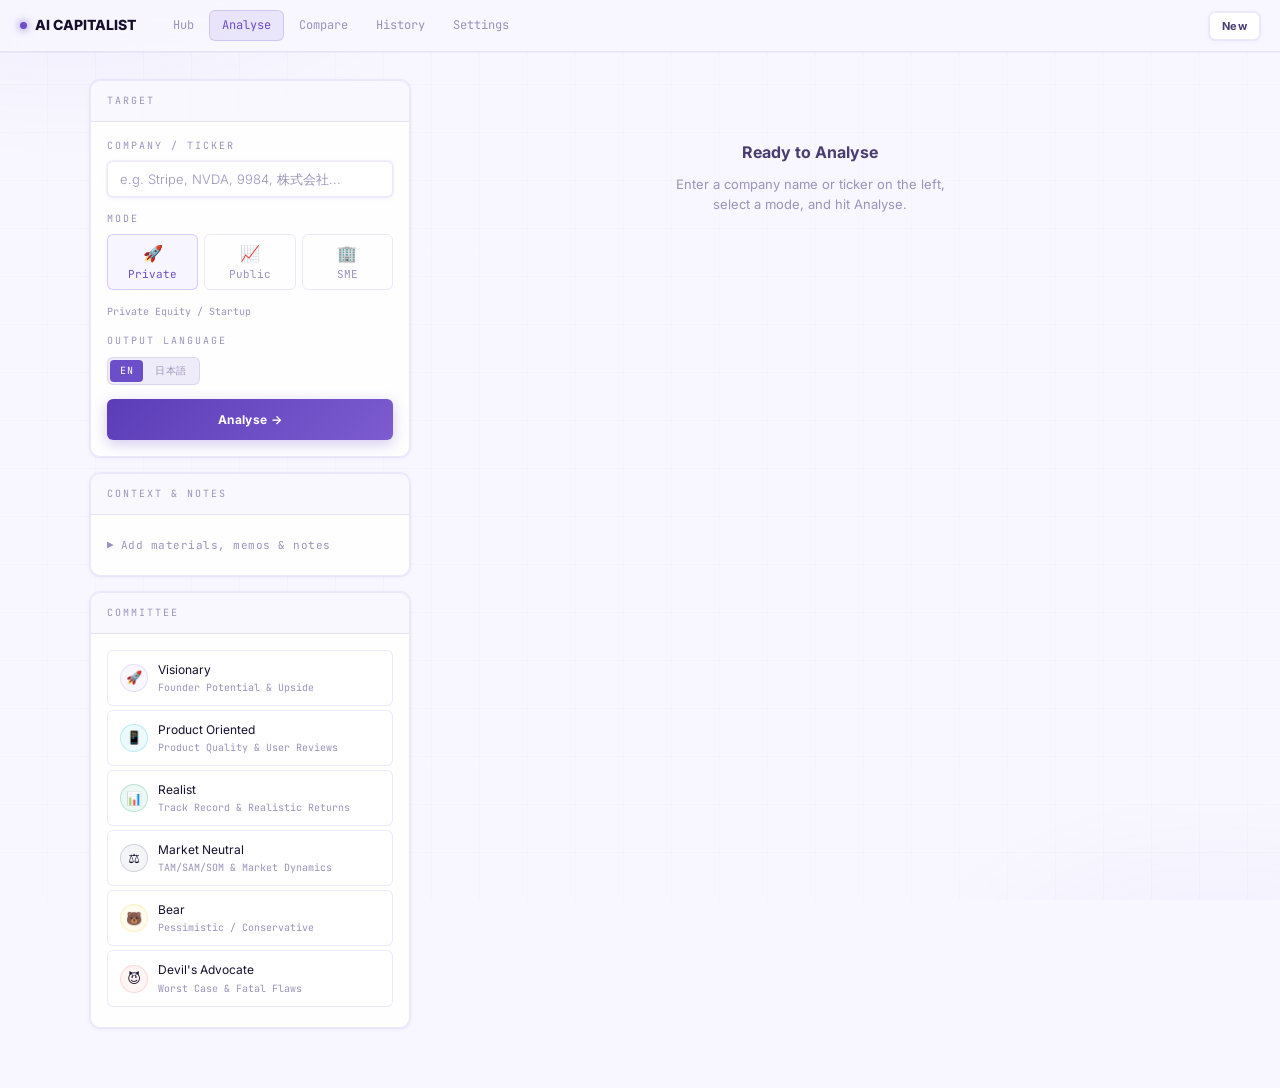
==== commit 735bae13: "Add 4 quality improvements: Research sources, IC Synthesis, Compare mode, Agent UX Feature 1 — Resea" ====
--- a/capitalist.html
+++ b/capitalist.html
@@ -26,6 +26,10 @@
 .chat-msg-bubble.user { background: var(--accent-dim); border: 1px solid rgba(108,78,200,0.2); align-self:flex-end; max-width:85%; }
 .chat-msg-bubble.assistant { background: var(--surface); border: 1px solid var(--border); }
 .chat-msg-bubble.thinking { color: var(--text-3); font-style: italic; }
+.chat-msg-bubble.thinking .thinking-dot { display:inline-block; width:6px; height:6px; border-radius:50%; background:var(--text-3); margin:0 2px; animation:chatDotBounce 1.2s ease-in-out infinite; }
+.chat-msg-bubble.thinking .thinking-dot:nth-child(2){animation-delay:0.2s}
+.chat-msg-bubble.thinking .thinking-dot:nth-child(3){animation-delay:0.4s}
+@keyframes chatDotBounce { 0%,60%,100%{transform:translateY(0);opacity:0.4} 30%{transform:translateY(-6px);opacity:1} }
 
 /* ── Mode buttons ── */
 .mode-selector { display: flex; gap: 6px; margin-bottom: 14px; }
@@ -259,6 +263,7 @@
     <div class="nav-links">
       <a href="index.html"      class="nav-link hide-mobile" onclick="return navGuard(event)">Hub</a>
       <a href="capitalist.html" class="nav-link active">Analyse</a>
+      <a href="compare.html"    class="nav-link hide-mobile" onclick="return navGuard(event)">Compare</a>
       <a href="history.html"    class="nav-link hide-mobile" onclick="return navGuard(event)">History</a>
       <a href="settings.html"   class="nav-link" onclick="return navGuard(event)">Settings</a>
     </div>
@@ -392,6 +397,9 @@
             <div class="export-wrap" id="exportWrap">
               <button class="btn btn-ghost btn-sm" onclick="toggleExportMenu()">Export ▾</button>
               <div class="export-menu" id="exportMenu">
+                <button class="export-menu-item" onclick="exportPDF()">
+                  <span class="icon">📑</span> Download as PDF
+                </button>
                 <button class="export-menu-item" onclick="exportWord()">
                   <span class="icon">📄</span> Download as Word (.doc)
                 </button>
@@ -901,21 +909,35 @@
   const langNote = getLangInstruction();
   const langInline = currentLang === 'ja' ? ' (日本語で記述)' : '';
 
+  // Source guidance per mode
+  const sourceGuide = {
+    private: `Priority sources: Crunchbase (funding rounds, investors), LinkedIn (team size, founders), PitchBook, TechCrunch, company blog/press releases, Y Combinator profile if applicable, SEC EDGAR if US-based, Companies House if UK-based.`,
+    public:  `Priority sources: SEC EDGAR 10-K/10-Q filings, Bloomberg, Reuters, company IR page, earnings call transcripts, short-seller reports, analyst initiations.`,
+    sme:     `Priority sources: company website, Google Maps / Yelp reviews, local business registries, LinkedIn company page, Glassdoor, industry association data.`
+  }[mode.id] || '';
+
   const prompt = `Research "${target}" thoroughly for investment analysis.
 ${mode.researchPromptExtra}
 ${contextBlock}
+
+SEARCH STRATEGY — use these specific sources when available:
+${sourceGuide}
+Search for: "${target} funding", "${target} revenue", "${target} team", "${target} competitors", "${target} customers"${mode.id === 'public' ? `, "${target} 10-K", "${target} earnings"` : ''}.
+If data is unavailable, mark it "(est.)" with a reasoned estimate. Do NOT leave fields empty.
+
 CRITICAL INSTRUCTIONS:
-- You MUST populate every field. Use estimates marked "(est.)" if data is scarce.
+- You MUST populate every field with substantive content (not placeholder text).
 - Each field value must be a plain text string. Do NOT nest JSON inside field values.
 - All string values must be written in ${currentLang === 'ja' ? 'Japanese (日本語)' : 'English'}.
 - Monetary values: use short notation — $10bn, $2.5m, ¥500bn, €1.2bn, S$3bn, C$5bn, A$2bn, HK$10bn. Never write "100 billion dollars".
+- Cite your source inline where possible, e.g. "(Crunchbase, 2024)" or "(SEC 10-K 2023)".
 
 Return ONLY the JSON object below. Start with { on the first line. No preamble, no explanation, no markdown.
 {
   "companyName": "official company name${langInline}",
   "description": "2-sentence business description${langInline}",
   "sector": "sector / industry${langInline}",
-  ${sections.map(s => `"${s.key}": "detailed findings for ${s.label.en} (2-4 sentences)${langInline}"`).join(',\n  ')}
+  ${sections.map(s => `"${s.key}": "detailed findings for ${s.label.en} (2-4 sentences with source citations)${langInline}"`).join(',\n  ')}
 }`;
 
   sections.forEach(s => {
@@ -939,32 +961,66 @@
     return parsed;
   }
 
-  // safeJsonParse failed — try harder: find embedded JSON block manually
-  // (handles cases where Claude added preamble text before the JSON)
-  const jsonMatch = raw.match(/\{[\s\S]*\}/);
-  if (jsonMatch) {
+  // safeJsonParse failed — try harder
+
+  // Step 1: strip markdown fences, then find the JSON object
+  const stripped = raw
+    .replace(/^```(?:json)?\s*/im, '')
+    .replace(/\s*```\s*$/im, '')
+    .trim();
+
+  // Step 2: find the outermost JSON object (handles preamble text before {)
+  const braceIdx = stripped.indexOf('{');
+  if (braceIdx >= 0) {
+    const jsonCandidate = stripped.slice(braceIdx);
+    // Try full parse first
     try {
-      const embedded = JSON.parse(jsonMatch[0]);
+      const embedded = JSON.parse(jsonCandidate);
       if (embedded && typeof embedded === 'object') {
         const requiredKeys = ['companyName', 'description', 'sector', ...sections.map(s => s.key)];
         return unwrapDoubleEncoded(embedded, requiredKeys);
       }
     } catch(e) {}
-  }
-
-  // Ultimate fallback: show the cleaned raw text in the first section only
-  const cleanRaw = raw.replace(/^```(?:json)?\s*/im, '').replace(/\s*```\s*$/im, '').trim();
+
+    // Try trimming to last }
+    const lastBrace = jsonCandidate.lastIndexOf('}');
+    if (lastBrace >= 0) {
+      try {
+        const embedded = JSON.parse(jsonCandidate.slice(0, lastBrace + 1));
+        if (embedded && typeof embedded === 'object') {
+          const requiredKeys = ['companyName', 'description', 'sector', ...sections.map(s => s.key)];
+          return unwrapDoubleEncoded(embedded, requiredKeys);
+        }
+      } catch(e) {}
+    }
+
+    // Step 3: JSON is truncated — use per-field regex extraction
+    const allKeys = ['companyName', 'description', 'sector', ...sections.map(s => s.key)];
+    const regexResult = {};
+    let anyFound = false;
+    allKeys.forEach(key => {
+      const re = new RegExp('"' + key + '"\\s*:\\s*"((?:[^"\\\\]|\\\\.)*)"');
+      const m = jsonCandidate.match(re);
+      if (m && m[1].length > 2) {
+        regexResult[key] = m[1].replace(/\\n/g, '\n').replace(/\\"/g, '"').replace(/\\\\/g, '\\');
+        anyFound = true;
+      }
+    });
+    if (anyFound) {
+      if (!regexResult.companyName) regexResult.companyName = target;
+      if (!regexResult.sector) regexResult.sector = 'Unknown';
+      return regexResult;
+    }
+  }
+
+  // Ultimate fallback: show raw text in description only, leave sections empty
   const fallback = {
     companyName: target,
-    description: cleanRaw.slice(0, 400),
+    description: stripped.slice(0, 600),
     sector: 'Unknown',
     _rawMode: true,
   };
-  // Put all raw text in first section; leave others with a reference
-  if (sections.length > 0) {
-    fallback[sections[0].key] = cleanRaw.slice(0, 1200).trim();
-    sections.slice(1).forEach(s => { fallback[s.key] = '(see above)'; });
-  }
+  sections.forEach(s => { fallback[s.key] = ''; });
   return fallback;
 }
 
@@ -1072,26 +1128,52 @@
   }).filter(Boolean).join('\n\n').slice(0, 4000);
 
   const langInline = currentLang === 'ja' ? ' (日本語で記述)' : '';
-  const prompt = `You are the Chief Investment Officer chairing a ${mode.label.en} investment committee.
-
-Company: "${target}"
-Agent debate:
+
+  // Tally agent scores for vote count
+  const agentScores = agents.map(a => {
+    const r = debateResults[a.id];
+    if (!r) return null;
+    const m = r.text.match(/Score:\s*(\d+(?:\.\d+)?)\s*\/\s*10/i);
+    return m ? parseFloat(m[1]) : null;
+  }).filter(x => x !== null);
+  const voteBreakdown = agentScores.length
+    ? `Agent scores: ${agentScores.join(', ')} (avg ${(agentScores.reduce((a,b)=>a+b,0)/agentScores.length).toFixed(1)})`
+    : '';
+
+  const prompt = `You are the Chief Investment Officer chairing a formal ${mode.label.en} Investment Committee meeting.
+
+Company under review: "${target}"
+${voteBreakdown}
+
+Agent debate transcripts:
 ${debateSummary}
 
-Synthesize the committee's views. Write all string values in ${currentLang === 'ja' ? 'Japanese (日本語)' : 'English'}.
-Use short monetary notation: $10bn, $2.5m, ¥500bn, S$3bn, C$5bn, A$2bn, HK$10bn.
-Return ONLY the JSON object below. Start with { on the first line. No preamble, no explanation, no markdown.
+Your task: produce the official IC memo synthesizing all views.
+Write all string values in ${currentLang === 'ja' ? 'Japanese (日本語)' : 'English'}.
+Use short monetary notation: $10bn, $2.5m, ¥500bn, S$3bn.
+
+Count how many agents lean BUY/PASS/WATCH based on their scores:
+- BUY/STRONG_BUY = score ≥ 7
+- WATCH = score 5-6.9
+- PASS/STRONG_PASS = score < 5
+
+Return ONLY the JSON object below. Start with { on the first line. No preamble, no markdown.
 {
   "verdict": "STRONG_BUY|BUY|WATCH|PASS|STRONG_PASS",
   "score": 7.2,
   "headline": "One-sentence investment thesis${langInline}",
+  "votes_buy": 3,
+  "votes_watch": 2,
+  "votes_pass": 1,
   "bull_case": "2-3 sentences on the bull case${langInline}",
   "bear_case": "2-3 sentences on the bear case${langInline}",
   "key_risks": ["risk 1${langInline}", "risk 2${langInline}", "risk 3${langInline}"],
+  "key_questions": ["open question 1 that still needs resolution${langInline}", "open question 2${langInline}", "open question 3${langInline}"],
+  "minority_view": "1-2 sentences capturing the strongest dissenting opinion, if any${langInline}",
   "return_bull": "${mode.returnMetric} bull scenario${langInline}",
   "return_base": "${mode.returnMetric} base scenario${langInline}",
   "return_bear": "${mode.returnMetric} bear scenario${langInline}",
-  "recommendation": "3-4 sentence final recommendation${langInline}",
+  "recommendation": "3-4 sentence final IC recommendation with specific next steps${langInline}",
   "conviction": "HIGH|MEDIUM|LOW"
 }`;
 
@@ -1143,7 +1225,13 @@
 function cleanField(val, fieldKey) {
   if (!val) return '';
   let s = String(val).trim();
-  // Remove markdown fences (anywhere in string)
+  // If the string contains ```json ... it's a preamble + JSON — extract preamble before the fence
+  const fenceIdx = s.indexOf('```');
+  if (fenceIdx > 0) {
+    const preamble = s.slice(0, fenceIdx).trim();
+    if (preamble.length > 10 && !preamble.startsWith('{')) return preamble;
+  }
+  // Remove markdown fences
   s = s.replace(/^```(?:json)?\s*/im, '').replace(/\s*```\s*$/im, '').replace(/^`+|`+$/g, '').trim();
 
   // Helper: extract target field or longest string from a parsed inner object
@@ -1227,12 +1315,15 @@
   // Step 2: deep-clean each string field in synthesis
   // (handles cases where individual fields still contain JSON strings after unwrap)
   const textFields = ['headline', 'bull_case', 'bear_case', 'recommendation', 'conviction',
-                      'return_bull', 'return_base', 'return_bear'];
+                      'return_bull', 'return_base', 'return_bear', 'minority_view'];
   textFields.forEach(k => {
-    if (typeof synthesis[k] === 'string') {
-      synthesis[k] = cleanField(synthesis[k], k);
-    }
+    if (typeof synthesis[k] === 'string') synthesis[k] = cleanField(synthesis[k], k);
   });
+  if (Array.isArray(synthesis.key_questions)) {
+    synthesis.key_questions = synthesis.key_questions.map(q =>
+      typeof q === 'string' ? cleanField(q, null) : String(q)
+    );
+  }
   // verdict must be one of the known tokens — strip JSON noise if needed
   if (typeof synthesis.verdict === 'string' && synthesis.verdict.startsWith('{')) {
     synthesis.verdict = 'WATCH';
@@ -1264,11 +1355,32 @@
   const scoreColor  = score >= 7 ? 'var(--green)' : score >= 5 ? 'var(--amber)' : 'var(--red)';
   const scoreBorder = score >= 7 ? 'rgba(5,150,105,0.3)' : score >= 5 ? 'rgba(194,124,14,0.3)' : 'rgba(220,38,38,0.3)';
 
+  // Vote tally
+  const vBuy   = Number(synthesis.votes_buy   || 0);
+  const vWatch = Number(synthesis.votes_watch || 0);
+  const vPass  = Number(synthesis.votes_pass  || 0);
+  const totalVotes = vBuy + vWatch + vPass;
+  const voteBarHTML = totalVotes > 0 ? `
+    <div style="margin-top:10px;">
+      <div style="font-size:10px;font-family:var(--font-mono);color:var(--text-3);letter-spacing:1px;text-transform:uppercase;margin-bottom:5px;">Committee Vote</div>
+      <div style="display:flex;gap:3px;height:8px;border-radius:4px;overflow:hidden;width:160px;">
+        ${vBuy   ? `<div style="flex:${vBuy};background:var(--green);"></div>` : ''}
+        ${vWatch ? `<div style="flex:${vWatch};background:var(--amber);"></div>` : ''}
+        ${vPass  ? `<div style="flex:${vPass};background:var(--red);"></div>` : ''}
+      </div>
+      <div style="display:flex;gap:10px;margin-top:4px;font-size:10px;font-family:var(--font-mono);">
+        ${vBuy   ? `<span style="color:var(--green)">▲ ${vBuy} Buy</span>` : ''}
+        ${vWatch ? `<span style="color:var(--amber)">● ${vWatch} Watch</span>` : ''}
+        ${vPass  ? `<span style="color:var(--red)">▼ ${vPass} Pass</span>` : ''}
+      </div>
+    </div>` : '';
+
   document.getElementById('verdictBlock').innerHTML = `
     <div>
       <div class="verdict-label">Committee Verdict</div>
       <div class="verdict-badge-lg verdict ${vClass}">${v.replace('_',' ')}</div>
       <div style="font-size:12px;color:var(--text-1);margin-top:8px;max-width:340px">${escHtml(cleanField(synthesis.headline, 'headline'))}</div>
+      ${voteBarHTML}
     </div>
     <div class="score-ring" style="background:rgba(255,255,255,0.03);border:2px solid ${scoreBorder};color:${scoreColor}">${score}</div>
     <div>
@@ -1291,10 +1403,13 @@
   `;
 
   // Synthesis tab — fields already cleaned above; render directly
-  const risks = Array.isArray(synthesis.key_risks) ? synthesis.key_risks : [];
+  const risks     = Array.isArray(synthesis.key_risks)     ? synthesis.key_risks     : [];
+  const questions = Array.isArray(synthesis.key_questions) ? synthesis.key_questions : [];
+  const minority  = cleanField(synthesis.minority_view || '', 'minority_view');
+
   document.getElementById('synthContent').innerHTML = `
     <div class="synthesis-section">
-      <div class="synth-label">Recommendation</div>
+      <div class="synth-label">IC Recommendation</div>
       <div class="synth-body">${md(synthesis.recommendation || '')}</div>
     </div>
     <div class="summary-grid" style="margin-bottom:20px">
@@ -1310,7 +1425,18 @@
     ${risks.length ? `
     <div class="synthesis-section">
       <div class="synth-label">Key Risks</div>
-      ${risks.map(r => `<div style="display:flex;gap:8px;margin-bottom:6px;font-size:12px;color:var(--text-1)"><span style="color:var(--red)">▲</span>${escHtml(String(r))}</div>`).join('')}
+      ${risks.map(r => `<div style="display:flex;gap:8px;margin-bottom:6px;font-size:12px;color:var(--text-1)"><span style="color:var(--red);flex-shrink:0">▲</span><span>${escHtml(String(r))}</span></div>`).join('')}
+    </div>` : ''}
+    ${questions.length ? `
+    <div class="synthesis-section" style="background:rgba(108,78,200,0.04);border:1px solid rgba(108,78,200,0.15);border-radius:8px;padding:14px;">
+      <div class="synth-label" style="color:var(--accent)">❓ Key Open Questions</div>
+      <div style="font-size:11px;color:var(--text-3);margin-bottom:8px;font-family:var(--font-mono)">Issues that must be resolved before committing capital</div>
+      ${questions.map((q,i) => `<div style="display:flex;gap:8px;margin-bottom:8px;font-size:12px;color:var(--text-1)"><span style="color:var(--accent);font-weight:700;flex-shrink:0">Q${i+1}</span><span>${escHtml(String(q))}</span></div>`).join('')}
+    </div>` : ''}
+    ${minority ? `
+    <div class="synthesis-section" style="background:rgba(251,191,36,0.05);border:1px solid rgba(251,191,36,0.2);border-radius:8px;padding:14px;">
+      <div class="synth-label" style="color:var(--amber)">⚠ Minority View</div>
+      <div class="synth-body" style="font-size:12px;color:var(--text-2)">${md(minority)}</div>
     </div>` : ''}
     ${research.description ? `
     <div class="synthesis-section">
@@ -1463,14 +1589,13 @@
   if (!cfg.apiKey) { showError('API key not set. Go to Settings.'); return; }
 
   document.getElementById('btnSendChat').disabled = true;
-  const userLabel = detectInputLang(input) === 'ja' ? 'あなた' : 'You';
-  addChatBubble('user', userLabel, input);
+  addChatBubble('user', 'You', input);
   chatHistory.push({ role: 'user', agentId: chatAgentId, content: input });
   saveChatSession();
   document.getElementById('chatInput').value = '';
 
   // Build thinking bubble
-  const thinking = addChatBubble('assistant', '...', '...', 'thinking');
+  const thinking = addChatBubble('assistant', 'Thinking...', '<span class="thinking-dot"></span><span class="thinking-dot"></span><span class="thinking-dot"></span>', 'thinking');
 
   try {
     const { target, mode, research, debate, synthesis } = lastAnalysis;
@@ -1715,6 +1840,102 @@
   }).join('');
 }
 
+function exportPDF() {
+  document.getElementById('exportMenu').classList.remove('open');
+  const { target, mode, research, synthesis } = lastAnalysis || {};
+  const name = (document.getElementById('resName')?.textContent || target || 'analysis').trim();
+  const now  = new Date().toLocaleDateString('en-US', { year:'numeric', month:'long', day:'numeric' });
+
+  // Gather content from live DOM
+  const verdictEl   = document.getElementById('verdictBlock');
+  const synthEl     = document.getElementById('synthContent');
+  const researchEl  = document.getElementById('researchContent');
+  const debateCards = document.querySelectorAll('#debateGrid .agent-card');
+
+  const agentDebateHTML = Array.from(debateCards).map(card => {
+    const hdr  = card.querySelector('.agent-card-header');
+    const body = card.querySelector('.agent-card-body');
+    const emoji = hdr?.querySelector('.agent-emoji')?.textContent || '';
+    const aname = hdr?.querySelector('.agent-name')?.textContent || '';
+    const role  = hdr?.querySelector('.agent-role')?.textContent || '';
+    return `
+      <div style="break-inside:avoid;margin-bottom:18pt;padding:10pt 14pt;border:1pt solid #e0d8f8;border-radius:6pt;background:#faf8ff;">
+        <div style="font-size:10pt;font-weight:700;color:#5b3db8;margin-bottom:4pt;">${escHtml(emoji+' '+aname)} <span style="font-weight:400;color:#888;font-size:9pt;">— ${escHtml(role)}</span></div>
+        <div style="font-size:10pt;color:#222;line-height:1.6;">${body ? body.innerHTML : ''}</div>
+      </div>`;
+  }).join('');
+
+  const modeLabel = mode?.label?.en || '';
+  const verdict   = synthesis?.verdict || '';
+  const score     = synthesis?.score   || '';
+  const verdictColor = verdict === 'PASS' ? '#16a34a' : verdict === 'FAIL' ? '#dc2626' : '#d97706';
+
+  const pdfHtml = `<!DOCTYPE html>
+<html>
+<head>
+<meta charset="utf-8">
+<title>${escHtml(name)} — IC Memo</title>
+<style>
+  @page { size: A4; margin: 20mm 18mm; }
+  * { box-sizing: border-box; }
+  body { font-family: 'Helvetica Neue', Arial, 'Hiragino Sans', 'Meiryo', sans-serif; font-size: 10pt; color: #1a1a2e; line-height: 1.65; margin: 0; }
+  h1 { font-size: 20pt; font-weight: 800; margin: 0 0 4pt; color: #1a1a2e; }
+  h2 { font-size: 12pt; font-weight: 700; color: #5b3db8; margin: 18pt 0 8pt; padding-bottom: 4pt; border-bottom: 1.5pt solid #e8e0ff; page-break-after: avoid; }
+  h3 { font-size: 10.5pt; font-weight: 700; color: #333; margin: 12pt 0 4pt; }
+  .header { margin-bottom: 20pt; padding-bottom: 12pt; border-bottom: 2pt solid #5b3db8; }
+  .meta { font-size: 9pt; color: #888; margin-top: 4pt; }
+  .verdict-pill { display: inline-block; padding: 4pt 14pt; border-radius: 20pt; font-size: 12pt; font-weight: 800; color: #fff; background: ${verdictColor}; margin-right: 10pt; }
+  .score-badge { display: inline-block; padding: 4pt 10pt; border: 2pt solid #5b3db8; border-radius: 8pt; font-size: 11pt; font-weight: 700; color: #5b3db8; }
+  .section-card { background: #faf8ff; border: 1pt solid #e0d8f8; border-radius: 6pt; padding: 10pt 14pt; margin-bottom: 10pt; break-inside: avoid; }
+  .label { font-family: monospace; font-size: 8pt; text-transform: uppercase; letter-spacing: 1.5pt; color: #888; font-weight: 700; margin-bottom: 4pt; }
+  .research-grid { display: grid; grid-template-columns: 1fr 1fr; gap: 10pt; }
+  .research-item { background: #faf8ff; border: 1pt solid #e0d8f8; border-radius: 6pt; padding: 10pt 14pt; break-inside: avoid; }
+  p { margin: 0 0 8pt; }
+  strong { font-weight: 700; }
+  ul, ol { margin: 4pt 0; padding-left: 16pt; }
+  li { margin-bottom: 3pt; }
+  .footer { margin-top: 24pt; padding-top: 8pt; border-top: 1pt solid #eee; font-size: 8pt; color: #aaa; text-align: center; }
+  @media print { body { print-color-adjust: exact; -webkit-print-color-adjust: exact; } }
+</style>
+</head>
+<body>
+
+<div class="header">
+  <h1>${escHtml(name)}</h1>
+  <div class="meta">Investment Committee Memo &nbsp;·&nbsp; ${escHtml(modeLabel)} &nbsp;·&nbsp; ${now}</div>
+</div>
+
+<h2>Verdict &amp; Score</h2>
+<div style="margin-bottom:14pt;">
+  <span class="verdict-pill">${escHtml(verdict || '—')}</span>
+  <span class="score-badge">${score}/10</span>
+</div>
+
+<div id="__synth__">${synthEl ? synthEl.innerHTML : ''}</div>
+
+<h2>Agent Debate</h2>
+${agentDebateHTML}
+
+<h2>Research</h2>
+<div>${researchEl ? researchEl.innerHTML : ''}</div>
+
+<div class="footer">AI Capitalist — Confidential Investment Committee Memo &nbsp;·&nbsp; Generated ${now}</div>
+
+</body></html>`;
+
+  // Open in new window for browser Print → Save as PDF
+  const win = window.open('', '_blank');
+  if (!win) { showToast('Please allow pop-ups to export PDF.'); return; }
+  win.document.write(pdfHtml);
+  win.document.close();
+  win.focus();
+  // Slight delay so styles apply before print dialog
+  setTimeout(() => {
+    win.print();
+  }, 600);
+  showToast('Print dialog opened — choose "Save as PDF".');
+}
+
 function exportWord() {
   document.getElementById('exportMenu').classList.remove('open');
   const html  = buildExportHTML(true);
